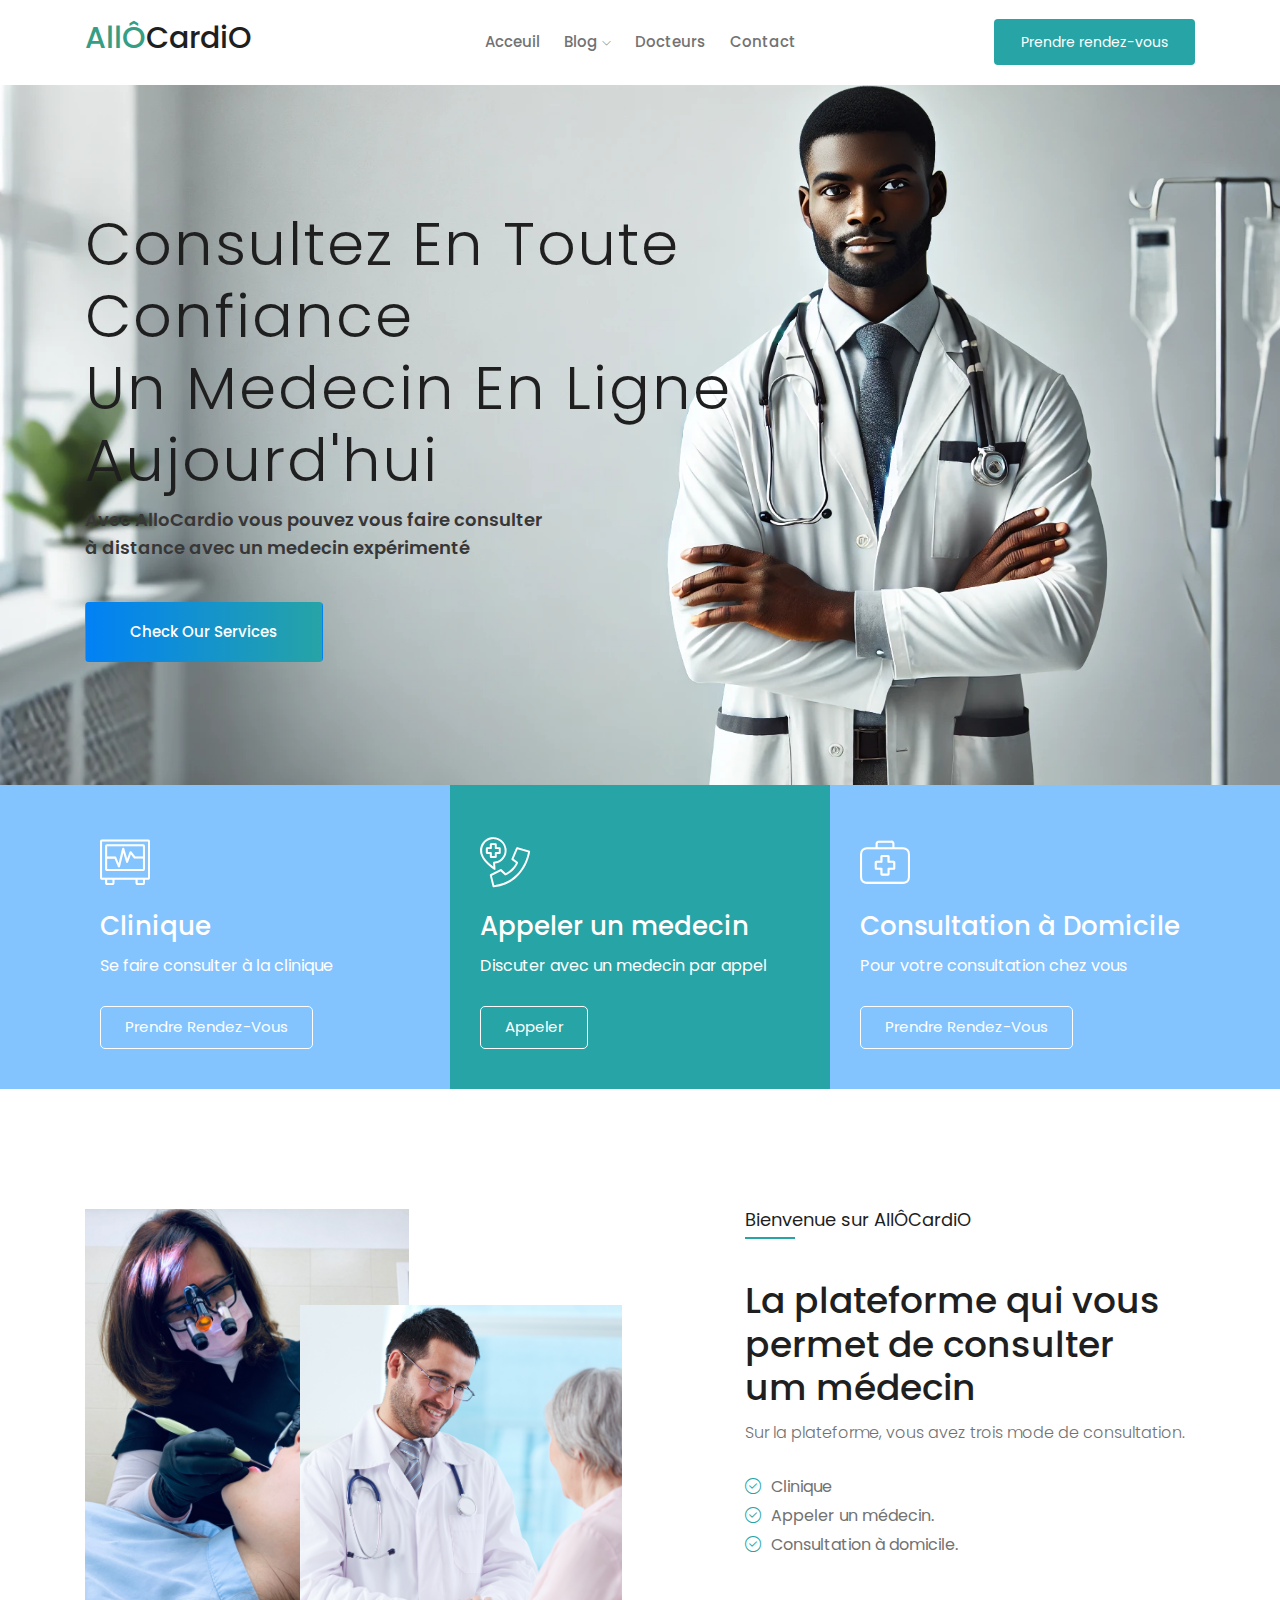
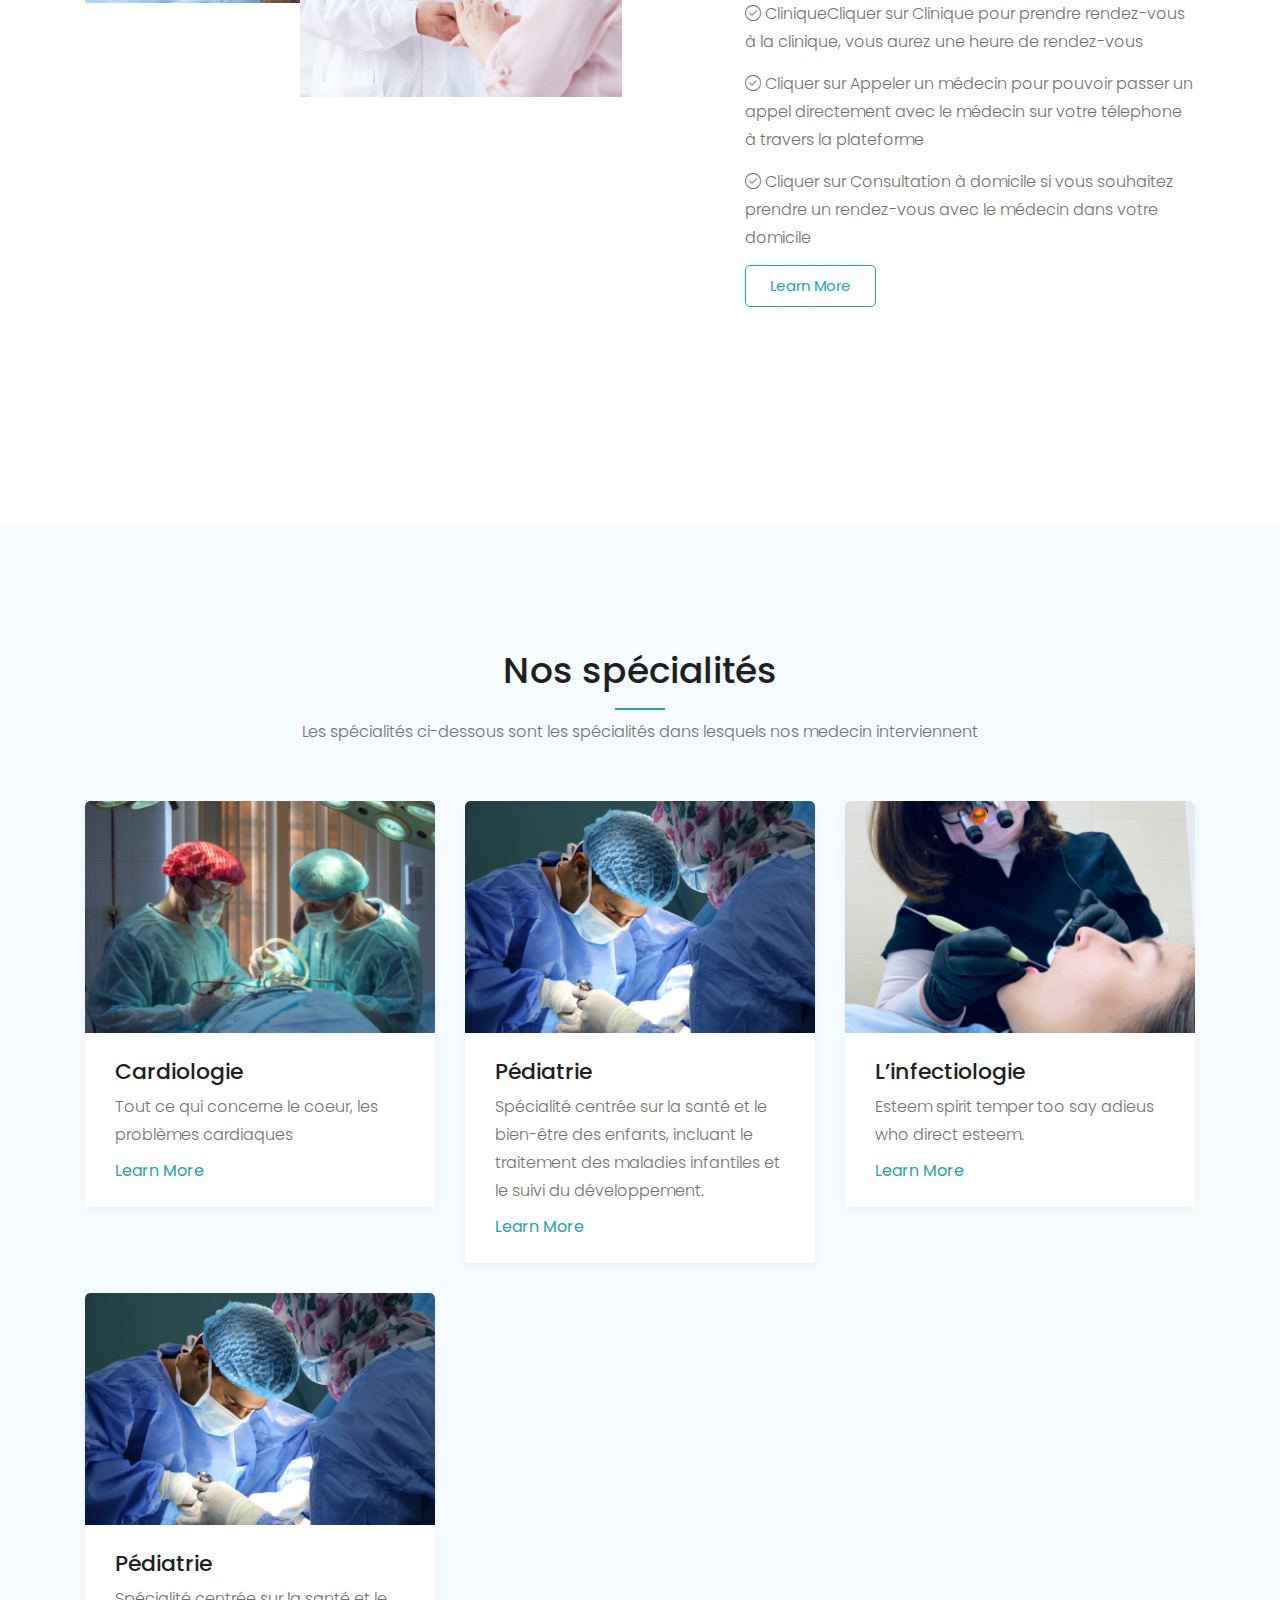
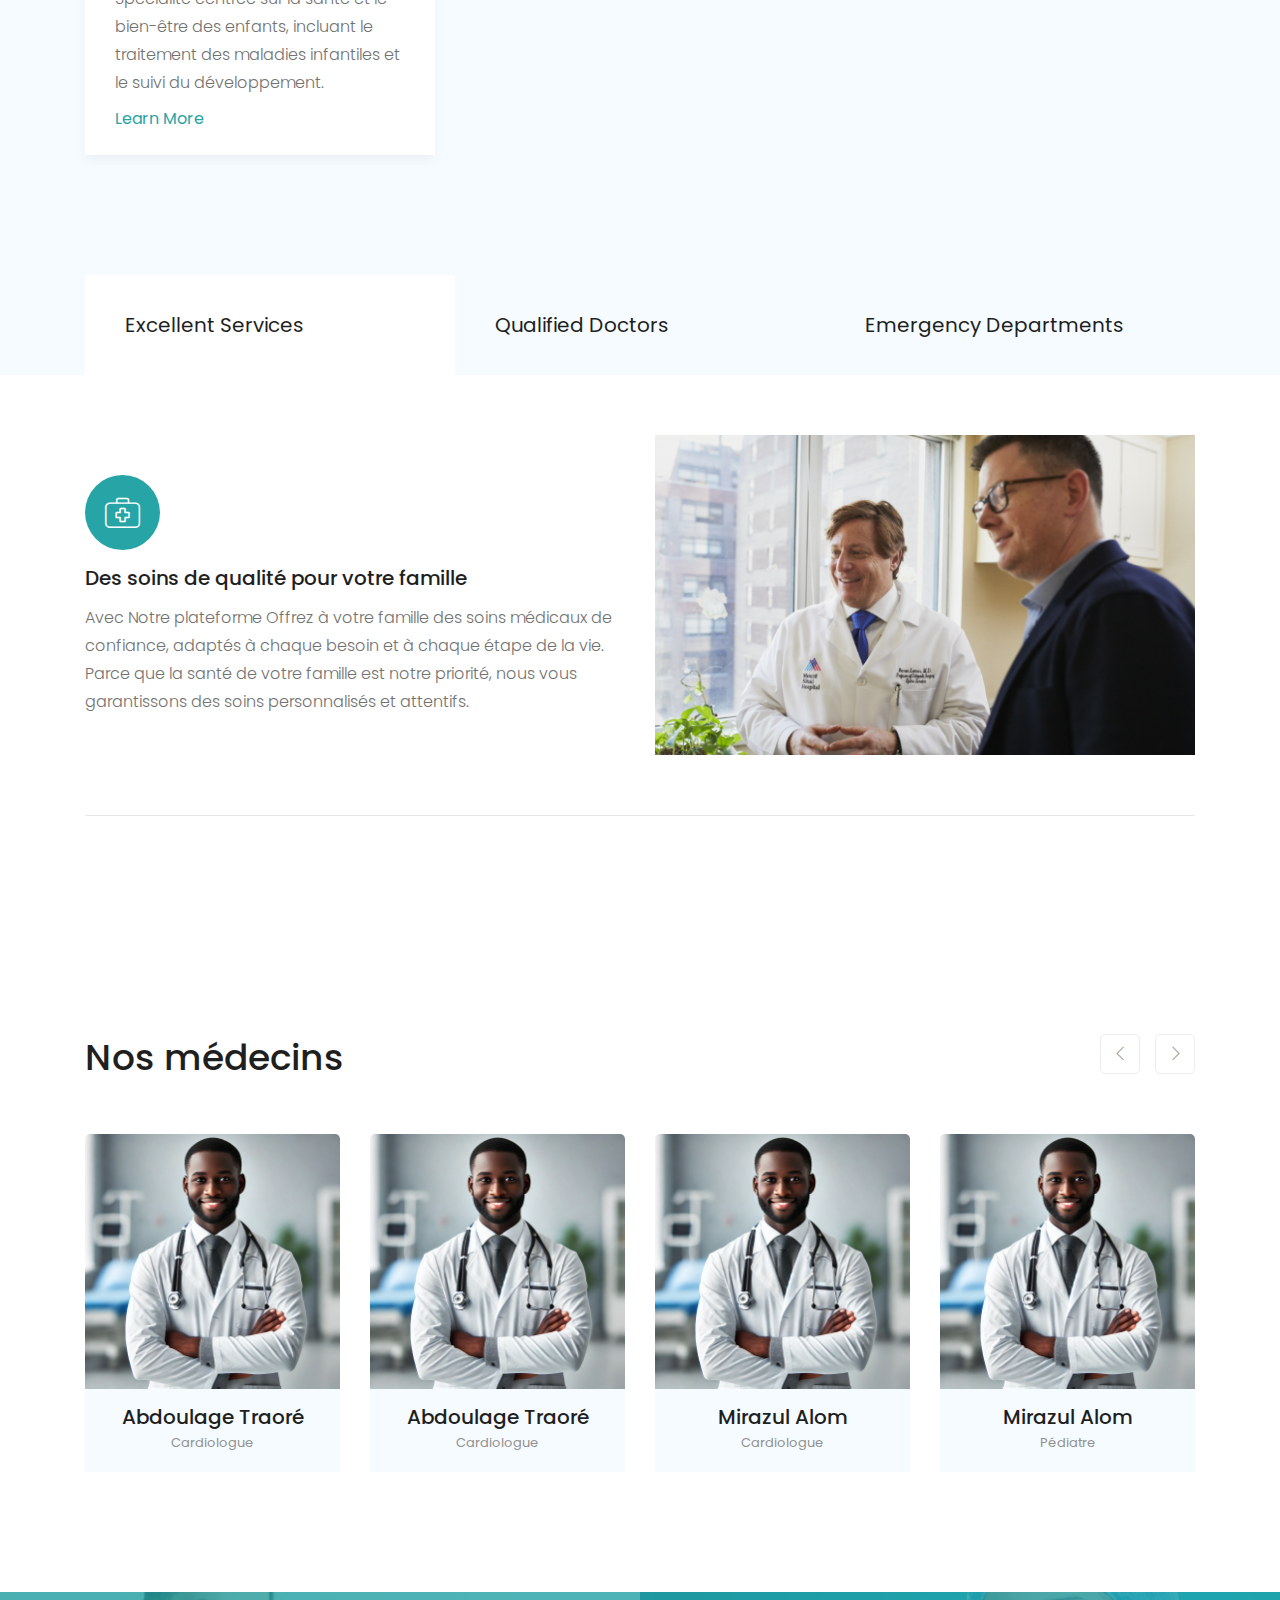
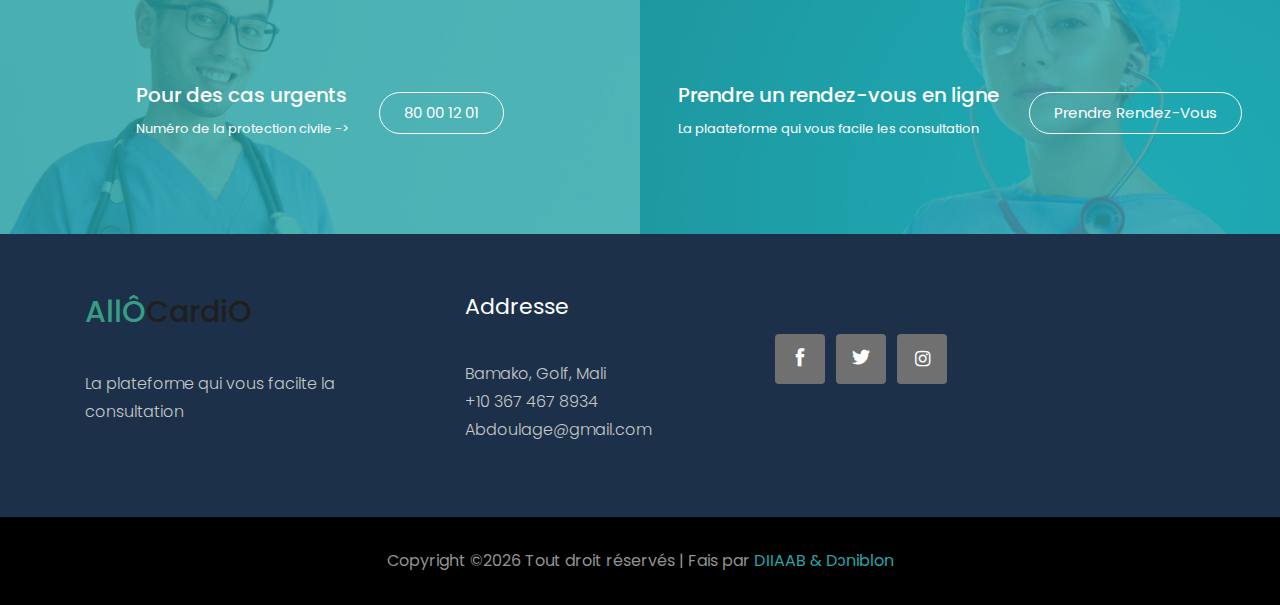
==== index.html @ 0971695a "dd" ====
<!doctype html>
<html class="no-js" lang="zxx">

<head>
    <meta charset="utf-8">
    <meta http-equiv="x-ua-compatible" content="ie=edge">
    <title>Docmed</title>
    <meta name="description" content="">
    <meta name="viewport" content="width=device-width, initial-scale=1">

    <!-- <link rel="manifest" href="site.webmanifest"> -->
    <link rel="shortcut icon" type="image/x-icon" href="img/favicon.png">
    <!-- Place favicon.ico in the root directory -->

    <!-- CSS here -->
    <link rel="stylesheet" href="css/bootstrap.min.css">
    <link rel="stylesheet" href="css/owl.carousel.min.css">
    <link rel="stylesheet" href="css/magnific-popup.css">
    <link rel="stylesheet" href="css/font-awesome.min.css">
    <link rel="stylesheet" href="css/themify-icons.css">
    <link rel="stylesheet" href="css/nice-select.css">
    <link rel="stylesheet" href="css/flaticon.css">
    <link rel="stylesheet" href="css/gijgo.css">
    <link rel="stylesheet" href="css/animate.css">
    <link rel="stylesheet" href="css/slicknav.css">
    <link rel="stylesheet" href="css/style.css">
    <!-- <link rel="stylesheet" href="css/responsive.css"> -->
</head>

<body>
    <!--[if lte IE 9]>
            <p class="browserupgrade">You are using an <strong>outdated</strong> browser. Please <a href="https://browsehappy.com/">upgrade your browser</a> to improve your experience and security.</p>
        <![endif]-->

    <!-- header-start -->
    <header>
        <div class="header-area ">
            <div id="sticky-header" class="main-header-area">
                <div class="container">
                    <div class="row align-items-center">
                        <div class="col-xl-3 col-lg-2">
                            <div class="logo">
                               <h2><span>AllÔ</span>CardiO</h2>
                            </div>
                        </div>
                        <div class="col-xl-6 col-lg-7">
                            <div class="main-menu  d-none d-lg-block">
                                <nav>
                                    <ul id="navigation">
                                        <li><a class="active" href="index.html">Acceuil</a></li>
                                        <li><a href="#">blog <i class="ti-angle-down"></i></a>
                                            <ul class="submenu">
                                                <li><a href="blog.html">blog</a></li>
                                                <li><a href="single-blog.html">single-blog</a></li>
                                            </ul>
                                        </li>
                                        <li><a href="Doctors.html">Docteurs</a></li>
                                        <li><a href="contact.html">Contact</a></li>
                                    </ul>
                                </nav>
                            </div>
                        </div>
                        <div class="col-xl-3 col-lg-3 d-none d-lg-block">
                            <div class="Appointment">
                                <div class="book_btn d-none d-lg-block">
                                    <a class="popup-with-form" href="#test-form">Prendre rendez-vous</a>
                                </div>
                            </div>
                        </div>
                        <div class="col-12">
                            <div class="mobile_menu d-block d-lg-none"></div>
                        </div>
                    </div>
                </div>
            </div>
        </div>
    </header>
    <!-- header-end -->

    <!-- slider_area_start -->
    <div class="slider_area">
        <div class="slider_active owl-carousel">
            <div class="single_slider  d-flex align-items-center slider_bg_2">
                <div class="container">
                    <div class="row">
                        <div class="col-xl-8">
                            <div class="slider_text ">
                                <h3> <span>Consultez en toute confiance</span> <br>
                                    Un medecin en ligne aujourd'hui </h3>
                                <p>Avec AlloCardio vous pouvez vous faire consulter<br> à distance avec un medecin expérimenté</p>
                                <a href="#" class="boxed-btn3">Check Our Services</a>
                            </div>
                        </div>
                    </div>
                </div>
            </div>
            <div class="single_slider  d-flex align-items-center slider_bg_1">
                <div class="container">
                    <div class="row">
                        <div class="col-xl-8">
                            <div class="slider_text ">
                                <h3> <span>Des médecin expérimentés</span> <br>
                                    A votre disposition</h3>
                                    <p>Avec AlloCardio vous pouvez vous faire consulter<br> à distance avec un medecin expérimenté</p>
                                <a href="#" class="boxed-btn3">Check Our Services</a>
                            </div>
                        </div>
                    </div>
                </div>
            </div>
            <div class="single_slider  d-flex align-items-center slider_bg_2">
                <div class="container">
                    <div class="row">
                        <div class="col-xl-8">
                            <div class="slider_text ">
                                <h3> <span>Consultez en toute confiance</span> <br>
                                    UN medecin en ligne aujourd'hui </h3>
                                    <p>Avec AlloCardio vous pouvez vous faire consulter<br> à distance avec un medecin expérimenté</p>
                                <a href="#" class="boxed-btn3">Check Our Services</a>
                            </div>
                        </div>
                    </div>
                </div>
            </div>
        </div>
    </div>
    <!-- slider_area_end -->

    <!-- service_area_start -->
    <div class="service_area">
        <div class="container p-0">
            <div class="row no-gutters">
                <div class="col-xl-4 col-md-4">
                    <div class="single_service">
                        <div class="icon">
                            <i class="flaticon-electrocardiogram"></i>
                        </div>
                        <h3>Clinique</h3>
                        <p>Se faire consulter à la clinique</p>
                        <a href="#test-form" class="popup-with-form boxed-btn3-white">Prendre rendez-vous</a>
                    </div>
                </div>
                <div class="col-xl-4 col-md-4">
                    <div class="single_service">
                        <div class="icon">
                            <i class="flaticon-emergency-call"></i>
                        </div>
                        <h3>Appeler un medecin</h3>
                        <p>Discuter avec un medecin par appel</p>
                        <a href="#" class="boxed-btn3-white">Appeler</a>
                    </div>
                </div>
                <div class="col-xl-4 col-md-4">
                    <div class="single_service">
                        <div class="icon">
                            <i class="flaticon-first-aid-kit"></i>
                        </div>
                        <h3>Consultation à Domicile</h3>
                        <p>Pour votre consultation chez vous</p>
                        <a href="#test-form" class="popup-with-form boxed-btn3-white">Prendre rendez-vous</a>
                    </div>
                </div>
            </div>
        </div>
    </div>
    <!-- service_area_end -->

    <!-- welcome_docmed_area_start -->
    <div class="welcome_docmed_area">
        <div class="container">
            <div class="row">
                <div class="col-xl-6 col-lg-6">
                    <div class="welcome_thumb">
                        <div class="thumb_1">
                            <img src="img/about/1.png" alt="">
                        </div>
                        <div class="thumb_2">
                            <img src="img/about/2.png" alt="">
                        </div>
                    </div>
                </div>
                <div class="col-xl-6 col-lg-6">
                    <div class="welcome_docmed_info">
                        <h2>Bienvenue sur AllÔCardiO</h2>
                        <h3>La plateforme qui vous permet de consulter<br>
                               um médecin</h3>
                        <p>Sur la plateforme, vous avez trois mode de consultation.</p>
                        <ul>
                            <li> <i class="flaticon-right"></i>Clinique</li>
                            <li> <i class="flaticon-right"></i>Appeler un médecin.</li>
                            <li> <i class="flaticon-right"></i>Consultation à domicile.</li>
                        </ul>
                        <p><i class="flaticon-right"></i> CliniqueCliquer sur Clinique pour prendre rendez-vous à la clinique, vous aurez une heure de rendez-vous</p>
                        <p><i class="flaticon-right"></i>  Cliquer sur Appeler un médecin pour pouvoir passer un appel directement avec le médecin sur votre télephone à travers la plateforme</p>
                        <p><i class="flaticon-right"></i>  Cliquer sur Consultation à domicile si vous souhaitez prendre un rendez-vous avec le médecin dans votre domicile</p>
                        <a href="#" class="boxed-btn3-white-2">Learn More</a>
                    </div>
                </div>
            </div>
        </div>
    </div>
    <!-- welcome_docmed_area_end -->

    <!-- offers_area_start -->
    <div class="our_department_area">
        <div class="container">
            <div class="row">
                <div class="col-xl-12">
                    <div class="section_title text-center mb-55">
                        <h3>Nos spécialités</h3>
                        <p>Les spécialités ci-dessous sont les spécialités dans lesquels nos medecin interviennent</p>
                    </div>
                </div>
            </div>
            <div class="row">
                <div class="col-xl-4 col-md-6 col-lg-4">
                    <div class="single_department">
                        <div class="department_thumb">
                            <img src="img/department/6.png" alt="">
                        </div>
                        <div class="department_content">
                            <h3><a href="#">Cardiologie</a></h3>
                            <p>Tout ce qui concerne le coeur, les problèmes cardiaques</p>
                            <a href="#" class="learn_more">Learn More</a>
                        </div>
                    </div>
                </div>
                <div class="col-xl-4 col-md-6 col-lg-4">
                    <div class="single_department">
                        <div class="department_thumb">
                            <img src="img/department/2.png" alt="">
                        </div>
                        <div class="department_content">
                            <h3><a href="#">Pédiatrie</a></h3>
                            <p>Spécialité centrée sur la santé et le bien-être des enfants, incluant le traitement des maladies infantiles et le suivi du développement.</p>
                            <a href="#" class="learn_more">Learn More</a>
                        </div>
                    </div>
                </div>
                <div class="col-xl-4 col-md-6 col-lg-4">
                    <div class="single_department">
                        <div class="department_thumb">
                            <img src="img/department/3.png" alt="">
                        </div>
                        <div class="department_content">
                            <h3><a href="#">L’infectiologie</a></h3>
                            <p>Esteem spirit temper too say adieus who direct esteem.</p>
                            <a href="#" class="learn_more">Learn More</a>
                        </div>
                    </div>
                </div>
                <div class="col-xl-4 col-md-6 col-lg-4">
                    <div class="single_department">
                        <div class="department_thumb">
                            <img src="img/department/2.png" alt="">
                        </div>
                        <div class="department_content">
                            <h3><a href="#">Pédiatrie</a></h3>
                            <p>Spécialité centrée sur la santé et le bien-être des enfants, incluant le traitement des maladies infantiles et le suivi du développement.</p>
                            <a href="#" class="learn_more">Learn More</a>
                        </div>
                    </div>
                </div>
            </div>
        </div>
    </div>
    <!-- offers_area_end -->

    <!-- testmonial_area_start -->
    
    <!-- testmonial_area_end -->

    <!-- business_expert_area_start  -->
    <div class="business_expert_area">
        <div class="business_tabs_area">
            <div class="container">
                <div class="row">
                    <div class="col-xl-12">
                        <ul class="nav" id="myTab" role="tablist">
                            <li class="nav-item">
                                <a class="nav-link active" id="home-tab" data-toggle="tab" href="#home" role="tab" aria-controls="home"
                            aria-selected="true">Excellent Services</a>
                            </li>

                            <li class="nav-item">
                                <a class="nav-link" id="profile-tab" data-toggle="tab" href="#profile" role="tab" aria-controls="profile"
                            aria-selected="false">Qualified Doctors</a>
                            </li>


                            <li class="nav-item">
                                <a class="nav-link" id="contact-tab" data-toggle="tab" href="#contact" role="tab" aria-controls="contact"
                            aria-selected="false">Emergency Departments</a>
                            </li>
                        </ul>
                    </div>
                </div>

            </div>
        </div>
        <div class="container">
            <div class="border_bottom">
                    <div class="tab-content" id="myTabContent">
                            <div class="tab-pane fade show active" id="home" role="tabpanel" aria-labelledby="home-tab">
                                
                                    <div class="row align-items-center">
                                            <div class="col-xl-6 col-md-6">
                                                <div class="business_info">
                                                    <div class="icon">
                                                        <i class="flaticon-first-aid-kit"></i>
                                                    </div>
                                                    <h3>Des soins de qualité pour votre famille</h3>
                                                    <p>Avec Notre plateforme Offrez à votre famille des soins médicaux de confiance, adaptés à chaque besoin et à chaque étape de la vie.
                                                       Parce que la santé de votre famille est notre priorité, nous vous garantissons des soins personnalisés et attentifs.
                                                    </p>
                                                </div>
                                            </div>
                                            <div class="col-xl-6 col-md-6">
                                                <div class="business_thumb">
                                                    <img src="img/about/business.png" alt="">
                                                </div>
                                            </div>
                                        </div>
                            </div>
                            <div class="tab-pane fade" id="profile" role="tabpanel" aria-labelledby="profile-tab">
                                    <div class="row align-items-center">
                                            <div class="col-xl-6 col-md-6">
                                                <div class="business_info">
                                                    <div class="icon">
                                                        <i class="flaticon-first-aid-kit"></i>
                                                    </div>
                                                    <h3>Leading edge care for Your family</h3>
                                                    <p>Esteem spirit temper too say adieus who direct esteem.
                                                        It esteems luckily picture placing drawing. Apartments frequently or motionless on
                                                        reasonable projecting expression.
                                                    </p>
                                                </div>
                                            </div>
                                            <div class="col-xl-6 col-md-6">
                                                <div class="business_thumb">
                                                    <img src="img/about/business.png" alt="">
                                                </div>
                                            </div>
                                        </div>
                            </div>
                            <div class="tab-pane fade" id="contact" role="tabpanel" aria-labelledby="contact-tab">
                                    <div class="row align-items-center">
                                            <div class="col-xl-6 col-md-6">
                                                <div class="business_info">
                                                    <div class="icon">
                                                        <i class="flaticon-first-aid-kit"></i>
                                                    </div>
                                                    <h3>Leading edge care for Your family</h3>
                                                    <p>Esteem spirit temper too say adieus who direct esteem.
                                                        It esteems luckily picture placing drawing. Apartments frequently or motionless on
                                                        reasonable projecting expression.
                                                    </p>
                                                </div>
                                            </div>
                                            <div class="col-xl-6 col-md-6">
                                                <div class="business_thumb">
                                                    <img src="img/about/business.png" alt="">
                                                </div>
                                            </div>
                                        </div>
                            </div>
                          </div>
            </div>
        </div>
    </div>
    <!-- business_expert_area_end  -->


    <!-- expert_doctors_area_start -->
    <div class="expert_doctors_area">
        <div class="container">
            <div class="row">
                <div class="col-xl-12">
                    <div class="doctors_title mb-55">
                        <h3>Nos médecins</h3>
                    </div>
                </div>
            </div>
            <div class="row">
                <div class="col-xl-12">
                    <div class="expert_active owl-carousel">
                        <div class="single_expert">
                            <div class="expert_thumb">
                                <img src="img/experts/Profile-Docteur.webp" alt="">
                            </div>
                            <div class="experts_name text-center">
                                <h3>Abdoulage Traoré</h3>
                                <span>Cardiologue</span>
                            </div>
                        </div>
                        <div class="single_expert">
                            <div class="expert_thumb">
                                <img src="img/experts/Profile-Docteur.webp" alt="">
                            </div>
                            <div class="experts_name text-center">
                                <h3>Abdoulage Traoré</h3>
                                <span>Cardiologue</span>
                            </div>
                        </div>
                        <div class="single_expert">
                            <div class="expert_thumb">
                                <img src="img/experts/Profile-Docteur.webp" alt="">
                            </div>
                            <div class="experts_name text-center">
                                <h3>Mirazul Alom</h3>
                                <span>Cardiologue</span>
                            </div>
                        </div>
                        <div class="single_expert">
                            <div class="expert_thumb">
                                <img src="img/experts/Profile-Docteur.webp" alt="">
                            </div>
                            <div class="experts_name text-center">
                                <h3>Mirazul Alom</h3>
                                <span>Pédiatre</span>
                            </div>
                        </div>
                        <div class="single_expert">
                            <div class="expert_thumb">
                                <img src="img/experts/Profile-Docteur.webp" alt="">
                            </div>
                            <div class="experts_name text-center">
                                <h3>Mirazul Alom</h3>
                                <span>Neurologist</span>
                            </div>
                        </div>
                        <div class="single_expert">
                            <div class="expert_thumb">
                                <img src="img/experts/2.png" alt="">
                            </div>
                            <div class="experts_name text-center">
                                <h3>Mirazul Alom</h3>
                                <span>Neurologist</span>
                            </div>
                        </div>
                    </div>
                </div>
            </div>
        </div>
    </div>
    <!-- expert_doctors_area_end -->

    <!-- Emergency_contact start -->
    <div class="Emergency_contact">
        <div class="conatiner-fluid p-0">
            <div class="row no-gutters">
                <div class="col-xl-6">
                    <div class="single_emergency d-flex align-items-center justify-content-center emergency_bg_1 overlay_skyblue">
                        <div class="info">
                            <h3>Pour des cas urgents</h3>
                            <p>Numéro de la protection civile -></p>
                        </div>
                        <div class="info_button">
                            <a href="#" class="boxed-btn3-white">80 00 12 01</a>
                        </div>
                    </div>
                </div>
                <div class="col-xl-6">
                    <div class="single_emergency d-flex align-items-center justify-content-center emergency_bg_2 overlay_skyblue">
                        <div class="info">
                            <h3>Prendre un rendez-vous en ligne</h3>
                            <p>La plaateforme qui vous facile les consultation</p>
                        </div>
                        <div class="info_button">
                            <a href="#" class="boxed-btn3-white">Prendre rendez-vous</a>
                        </div>
                    </div>
                </div>
            </div>
        </div>
    </div>
    <!-- Emergency_contact end -->

<!-- footer start -->
    <footer class="footer">
            <div class="footer_top">
                <div class="container m-auto">
                    <div class="row">
                        <div class="col-xl-4 col-md-6 col-lg-4">
                            <div class="footer_widget">
                                <div class="footer_logo">
                                    <div class="logo">
                                        <h2><span>AllÔ</span>CardiO</h2>
                                     </div>
                                </div>
                                <p>
                                        La plateforme qui vous facilte la consultation
                                </p>
    
                            </div>
                        </div>
                        <div class="col-xl-3 col-md-6 col-lg-3">
                            <div class="footer_widget">
                                <h3 class="footer_title">
                                        Addresse
                                </h3>
                                <p>
                                    Bamako, Golf, Mali<br>
                                    +10 367 467 8934 <br>
                                    Abdoulage@gmail.com
                                </p>
                            </div>
                        </div>
                        <div class="socail_links">
                            <ul>
                                <li>
                                    <a href="#">
                                        <i class="ti-facebook"></i>
                                    </a>
                                </li>
                                <li>
                                    <a href="#">
                                        <i class="ti-twitter-alt"></i>
                                    </a>
                                </li>
                                <li>
                                    <a href="#">
                                        <i class="fa fa-instagram"></i>
                                    </a>
                                </li>
                            </ul>
                        </div>
                    </div>
                </div>
            </div>
            <div class="copy-right_text">
                <div class="container">
                    <div class="footer_border"></div>
                    <div class="row">
                        <div class="col-xl-12">
                            <p class="copy_right text-center">
                                <!-- Link back to Colorlib can't be removed. Template is licensed under CC BY 3.0. -->
Copyright &copy;<script>document.write(new Date().getFullYear());</script> Tout droit réservés | Fais par <a href="https://colorlib.com" target="_blank">DIIAAB & Dɔniblon</a>
<!-- Link back to Colorlib can't be removed. Template is licensed under CC BY 3.0. -->
                            </p>
                        </div>
                    </div>
                </div>
            </div>
        </footer>
<!-- footer end  -->
    <!-- link that opens popup -->

    <!-- form itself end-->
    <form id="test-form" class="white-popup-block mfp-hide">
        <div class="popup_box ">
            <div class="popup_inner">
                <h3>Prendre rendez-vous</h3>
                <form action="#">
                    <div class="row">
                        <div class="col-xl-6">
                            <input id="datepicker" placeholder="Date">
                        </div>
                        <div class="col-xl-6">
                            <select class="form-select wide" id="default-select" class="">
                                <option data-display="Choisir la spécialités">Spécialité</option>
                                <option value="1">Cardiologie</option>
                                <option value="2">Pédiatrie</option>
                                <option value="3">Infectiologie</option>
                            </select>
                        </div>
                        <div class="col-xl-6">
                            <select class="form-select wide" id="default-select" class="">
                                <option data-display="Docteurs">Docteurs</option>
                                <option value="1">Mamadou Barry</option>
                                <option value="2">Jean Koné</option>
                                <option value="3">Bourama Diarra</option>
                            </select>
                        </div>
                        <div class="col-xl-6">
                            <input type="text"  placeholder="Prenom">
                        </div>
                        <div class="col-xl-6">
                            <input type="text"  placeholder="Nom">
                        </div>
                        <div class="col-xl-6">
                            <input type="text"  placeholder="Tél">
                        </div>
                        <div class="col-xl-12">
                            <input type="email"  placeholder="Email">
                        </div>
                        <div class="col-xl-12">
                            <button type="submit" class="boxed-btn3">Confirmer</button>
                        </div>
                    </div>
                </form>
            </div>
        </div>
    </form>
    <!-- form itself end -->

    <!-- JS here -->
    <script src="js/vendor/modernizr-3.5.0.min.js"></script>
    <script src="js/vendor/jquery-1.12.4.min.js"></script>
    <script src="js/popper.min.js"></script>
    <script src="js/bootstrap.min.js"></script>
    <script src="js/owl.carousel.min.js"></script>
    <script src="js/isotope.pkgd.min.js"></script>
    <script src="js/ajax-form.js"></script>
    <script src="js/waypoints.min.js"></script>
    <script src="js/jquery.counterup.min.js"></script>
    <script src="js/imagesloaded.pkgd.min.js"></script>
    <script src="js/scrollIt.js"></script>
    <script src="js/jquery.scrollUp.min.js"></script>
    <script src="js/wow.min.js"></script>
    <script src="js/nice-select.min.js"></script>
    <script src="js/jquery.slicknav.min.js"></script>
    <script src="js/jquery.magnific-popup.min.js"></script>
    <script src="js/plugins.js"></script>
    <script src="js/gijgo.min.js"></script>
    <!--contact js-->
    <script src="js/contact.js"></script>
    <script src="js/jquery.ajaxchimp.min.js"></script>
    <script src="js/jquery.form.js"></script>
    <script src="js/jquery.validate.min.js"></script>
    <script src="js/mail-script.js"></script>

    <script src="js/main.js"></script>
    <script>
        $('#datepicker').datepicker({
            iconsLibrary: 'fontawesome',
            icons: {
                rightIcon: '<span class="fa fa-caret-down"></span>'
            }
        });
        $('#datepicker2').datepicker({
            iconsLibrary: 'fontawesome',
            icons: {
                rightIcon: '<span class="fa fa-caret-down"></span>'
            }

        });
    $(document).ready(function() {
    $('.js-example-basic-multiple').select2();
});
    </script>
</body>

</html>
---- css/themify-icons.css ----
@font-face {
	font-family: 'themify';
	src:url('../fonts/themify.eot?-fvbane');
	src:url('../fonts/themify.eot?#iefix-fvbane') format('embedded-opentype'),
		url('../fonts/themify.woff?-fvbane') format('woff'),
		url('../fonts/themify.ttf?-fvbane') format('truetype'),
		url('../fonts/themify.svg?-fvbane#themify') format('svg');
	font-weight: normal;
	font-style: normal;
}

[class^="ti-"], [class*=" ti-"] {
	font-family: 'themify';
	/* speak: none; */
	font-style: normal;
	font-weight: normal;
	font-variant: normal;
	text-transform: none;
	line-height: 1;

	/* Better Font Rendering =========== */
	-webkit-font-smoothing: antialiased;
	-moz-osx-font-smoothing: grayscale;
}

.ti-wand:before {
	content: "\e600";
}
.ti-volume:before {
	content: "\e601";
}
.ti-user:before {
	content: "\e602";
}
.ti-unlock:before {
	content: "\e603";
}
.ti-unlink:before {
	content: "\e604";
}
.ti-trash:before {
	content: "\e605";
}
.ti-thought:before {
	content: "\e606";
}
.ti-target:before {
	content: "\e607";
}
.ti-tag:before {
	content: "\e608";
}
.ti-tablet:before {
	content: "\e609";
}
.ti-star:before {
	content: "\e60a";
}
.ti-spray:before {
	content: "\e60b";
}
.ti-signal:before {
	content: "\e60c";
}
.ti-shopping-cart:before {
	content: "\e60d";
}
.ti-shopping-cart-full:before {
	content: "\e60e";
}
.ti-settings:before {
	content: "\e60f";
}
.ti-search:before {
	content: "\e610";
}
.ti-zoom-in:before {
	content: "\e611";
}
.ti-zoom-out:before {
	content: "\e612";
}
.ti-cut:before {
	content: "\e613";
}
.ti-ruler:before {
	content: "\e614";
}
.ti-ruler-pencil:before {
	content: "\e615";
}
.ti-ruler-alt:before {
	content: "\e616";
}
.ti-bookmark:before {
	content: "\e617";
}
.ti-bookmark-alt:before {
	content: "\e618";
}
.ti-reload:before {
	content: "\e619";
}
.ti-plus:before {
	content: "\e61a";
}
.ti-pin:before {
	content: "\e61b";
}
.ti-pencil:before {
	content: "\e61c";
}
.ti-pencil-alt:before {
	content: "\e61d";
}
.ti-paint-roller:before {
	content: "\e61e";
}
.ti-paint-bucket:before {
	content: "\e61f";
}
.ti-na:before {
	content: "\e620";
}
.ti-mobile:before {
	content: "\e621";
}
.ti-minus:before {
	content: "\e622";
}
.ti-medall:before {
	content: "\e623";
}
.ti-medall-alt:before {
	content: "\e624";
}
.ti-marker:before {
	content: "\e625";
}
.ti-marker-alt:before {
	content: "\e626";
}
.ti-arrow-up:before {
	content: "\e627";
}
.ti-arrow-right:before {
	content: "\e628";
}
.ti-arrow-left:before {
	content: "\e629";
}
.ti-arrow-down:before {
	content: "\e62a";
}
.ti-lock:before {
	content: "\e62b";
}
.ti-location-arrow:before {
	content: "\e62c";
}
.ti-link:before {
	content: "\e62d";
}
.ti-layout:before {
	content: "\e62e";
}
.ti-layers:before {
	content: "\e62f";
}
.ti-layers-alt:before {
	content: "\e630";
}
.ti-key:before {
	content: "\e631";
}
.ti-import:before {
	content: "\e632";
}
.ti-image:before {
	content: "\e633";
}
.ti-heart:before {
	content: "\e634";
}
.ti-heart-broken:before {
	content: "\e635";
}
.ti-hand-stop:before {
	content: "\e636";
}
.ti-hand-open:before {
	content: "\e637";
}
.ti-hand-drag:before {
	content: "\e638";
}
.ti-folder:before {
	content: "\e639";
}
.ti-flag:before {
	content: "\e63a";
}
.ti-flag-alt:before {
	content: "\e63b";
}
.ti-flag-alt-2:before {
	content: "\e63c";
}
.ti-eye:before {
	content: "\e63d";
}
.ti-export:before {
	content: "\e63e";
}
.ti-exchange-vertical:before {
	content: "\e63f";
}
.ti-desktop:before {
	content: "\e640";
}
.ti-cup:before {
	content: "\e641";
}
.ti-crown:before {
	content: "\e642";
}
.ti-comments:before {
	content: "\e643";
}
.ti-comment:before {
	content: "\e644";
}
.ti-comment-alt:before {
	content: "\e645";
}
.ti-close:before {
	content: "\e646";
}
.ti-clip:before {
	content: "\e647";
}
.ti-angle-up:before {
	content: "\e648";
}
.ti-angle-right:before {
	content: "\e649";
}
.ti-angle-left:before {
	content: "\e64a";
}
.ti-angle-down:before {
	content: "\e64b";
}
.ti-check:before {
	content: "\e64c";
}
.ti-check-box:before {
	content: "\e64d";
}
.ti-camera:before {
	content: "\e64e";
}
.ti-announcement:before {
	content: "\e64f";
}
.ti-brush:before {
	content: "\e650";
}
.ti-briefcase:before {
	content: "\e651";
}
.ti-bolt:before {
	content: "\e652";
}
.ti-bolt-alt:before {
	content: "\e653";
}
.ti-blackboard:before {
	content: "\e654";
}
.ti-bag:before {
	content: "\e655";
}
.ti-move:before {
	content: "\e656";
}
.ti-arrows-vertical:before {
	content: "\e657";
}
.ti-arrows-horizontal:before {
	content: "\e658";
}
.ti-fullscreen:before {
	content: "\e659";
}
.ti-arrow-top-right:before {
	content: "\e65a";
}
.ti-arrow-top-left:before {
	content: "\e65b";
}
.ti-arrow-circle-up:before {
	content: "\e65c";
}
.ti-arrow-circle-right:before {
	content: "\e65d";
}
.ti-arrow-circle-left:before {
	content: "\e65e";
}
.ti-arrow-circle-down:before {
	content: "\e65f";
}
.ti-angle-double-up:before {
	content: "\e660";
}
.ti-angle-double-right:before {
	content: "\e661";
}
.ti-angle-double-left:before {
	content: "\e662";
}
.ti-angle-double-down:before {
	content: "\e663";
}
.ti-zip:before {
	content: "\e664";
}
.ti-world:before {
	content: "\e665";
}
.ti-wheelchair:before {
	content: "\e666";
}
.ti-view-list:before {
	content: "\e667";
}
.ti-view-list-alt:before {
	content: "\e668";
}
.ti-view-grid:before {
	content: "\e669";
}
.ti-uppercase:before {
	content: "\e66a";
}
.ti-upload:before {
	content: "\e66b";
}
.ti-underline:before {
	content: "\e66c";
}
.ti-truck:before {
	content: "\e66d";
}
.ti-timer:before {
	content: "\e66e";
}
.ti-ticket:before {
	content: "\e66f";
}
.ti-thumb-up:before {
	content: "\e670";
}
.ti-thumb-down:before {
	content: "\e671";
}
.ti-text:before {
	content: "\e672";
}
.ti-stats-up:before {
	content: "\e673";
}
.ti-stats-down:before {
	content: "\e674";
}
.ti-split-v:before {
	content: "\e675";
}
.ti-split-h:before {
	content: "\e676";
}
.ti-smallcap:before {
	content: "\e677";
}
.ti-shine:before {
	content: "\e678";
}
.ti-shift-right:before {
	content: "\e679";
}
.ti-shift-left:before {
	content: "\e67a";
}
.ti-shield:before {
	content: "\e67b";
}
.ti-notepad:before {
	content: "\e67c";
}
.ti-server:before {
	content: "\e67d";
}
.ti-quote-right:before {
	content: "\e67e";
}
.ti-quote-left:before {
	content: "\e67f";
}
.ti-pulse:before {
	content: "\e680";
}
.ti-printer:before {
	content: "\e681";
}
.ti-power-off:before {
	content: "\e682";
}
.ti-plug:before {
	content: "\e683";
}
.ti-pie-chart:before {
	content: "\e684";
}
.ti-paragraph:before {
	content: "\e685";
}
.ti-panel:before {
	content: "\e686";
}
.ti-package:before {
	content: "\e687";
}
.ti-music:before {
	content: "\e688";
}
.ti-music-alt:before {
	content: "\e689";
}
.ti-mouse:before {
	content: "\e68a";
}
.ti-mouse-alt:before {
	content: "\e68b";
}
.ti-money:before {
	content: "\e68c";
}
.ti-microphone:before {
	content: "\e68d";
}
.ti-menu:before {
	content: "\e68e";
}
.ti-menu-alt:before {
	content: "\e68f";
}
.ti-map:before {
	content: "\e690";
}
.ti-map-alt:before {
	content: "\e691";
}
.ti-loop:before {
	content: "\e692";
}
.ti-location-pin:before {
	content: "\e693";
}
.ti-list:before {
	content: "\e694";
}
.ti-light-bulb:before {
	content: "\e695";
}
.ti-Italic:before {
	content: "\e696";
}
.ti-info:before {
	content: "\e697";
}
.ti-infinite:before {
	content: "\e698";
}
.ti-id-badge:before {
	content: "\e699";
}
.ti-hummer:before {
	content: "\e69a";
}
.ti-home:before {
	content: "\e69b";
}
.ti-help:before {
	content: "\e69c";
}
.ti-headphone:before {
	content: "\e69d";
}
.ti-harddrives:before {
	content: "\e69e";
}
.ti-harddrive:before {
	content: "\e69f";
}
.ti-gift:before {
	content: "\e6a0";
}
.ti-game:before {
	content: "\e6a1";
}
.ti-filter:before {
	content: "\e6a2";
}
.ti-files:before {
	content: "\e6a3";
}
.ti-file:before {
	content: "\e6a4";
}
.ti-eraser:before {
	content: "\e6a5";
}
.ti-envelope:before {
	content: "\e6a6";
}
.ti-download:before {
	content: "\e6a7";
}
.ti-direction:before {
	content: "\e6a8";
}
.ti-direction-alt:before {
	content: "\e6a9";
}
.ti-dashboard:before {
	content: "\e6aa";
}
.ti-control-stop:before {
	content: "\e6ab";
}
.ti-control-shuffle:before {
	content: "\e6ac";
}
.ti-control-play:before {
	content: "\e6ad";
}
.ti-control-pause:before {
	content: "\e6ae";
}
.ti-control-forward:before {
	content: "\e6af";
}
.ti-control-backward:before {
	content: "\e6b0";
}
.ti-cloud:before {
	content: "\e6b1";
}
.ti-cloud-up:before {
	content: "\e6b2";
}
.ti-cloud-down:before {
	content: "\e6b3";
}
.ti-clipboard:before {
	content: "\e6b4";
}
.ti-car:before {
	content: "\e6b5";
}
.ti-calendar:before {
	content: "\e6b6";
}
.ti-book:before {
	content: "\e6b7";
}
.ti-bell:before {
	content: "\e6b8";
}
.ti-basketball:before {
	content: "\e6b9";
}
.ti-bar-chart:before {
	content: "\e6ba";
}
.ti-bar-chart-alt:before {
	content: "\e6bb";
}
.ti-back-right:before {
	content: "\e6bc";
}
.ti-back-left:before {
	content: "\e6bd";
}
.ti-arrows-corner:before {
	content: "\e6be";
}
.ti-archive:before {
	content: "\e6bf";
}
.ti-anchor:before {
	content: "\e6c0";
}
.ti-align-right:before {
	content: "\e6c1";
}
.ti-align-left:before {
	content: "\e6c2";
}
.ti-align-justify:before {
	content: "\e6c3";
}
.ti-align-center:before {
	content: "\e6c4";
}
.ti-alert:before {
	content: "\e6c5";
}
.ti-alarm-clock:before {
	content: "\e6c6";
}
.ti-agenda:before {
	content: "\e6c7";
}
.ti-write:before {
	content: "\e6c8";
}
.ti-window:before {
	content: "\e6c9";
}
.ti-widgetized:before {
	content: "\e6ca";
}
.ti-widget:before {
	content: "\e6cb";
}
.ti-widget-alt:before {
	content: "\e6cc";
}
.ti-wallet:before {
	content: "\e6cd";
}
.ti-video-clapper:before {
	content: "\e6ce";
}
.ti-video-camera:before {
	content: "\e6cf";
}
.ti-vector:before {
	content: "\e6d0";
}
.ti-themify-logo:before {
	content: "\e6d1";
}
.ti-themify-favicon:before {
	content: "\e6d2";
}
.ti-themify-favicon-alt:before {
	content: "\e6d3";
}
.ti-support:before {
	content: "\e6d4";
}
.ti-stamp:before {
	content: "\e6d5";
}
.ti-split-v-alt:before {
	content: "\e6d6";
}
.ti-slice:before {
	content: "\e6d7";
}
.ti-shortcode:before {
	content: "\e6d8";
}
.ti-shift-right-alt:before {
	content: "\e6d9";
}
.ti-shift-left-alt:before {
	content: "\e6da";
}
.ti-ruler-alt-2:before {
	content: "\e6db";
}
.ti-receipt:before {
	content: "\e6dc";
}
.ti-pin2:before {
	content: "\e6dd";
}
.ti-pin-alt:before {
	content: "\e6de";
}
.ti-pencil-alt2:before {
	content: "\e6df";
}
.ti-palette:before {
	content: "\e6e0";
}
.ti-more:before {
	content: "\e6e1";
}
.ti-more-alt:before {
	content: "\e6e2";
}
.ti-microphone-alt:before {
	content: "\e6e3";
}
.ti-magnet:before {
	content: "\e6e4";
}
.ti-line-double:before {
	content: "\e6e5";
}
.ti-line-dotted:before {
	content: "\e6e6";
}
.ti-line-dashed:before {
	content: "\e6e7";
}
.ti-layout-width-full:before {
	content: "\e6e8";
}
.ti-layout-width-default:before {
	content: "\e6e9";
}
.ti-layout-width-default-alt:before {
	content: "\e6ea";
}
.ti-layout-tab:before {
	content: "\e6eb";
}
.ti-layout-tab-window:before {
	content: "\e6ec";
}
.ti-layout-tab-v:before {
	content: "\e6ed";
}
.ti-layout-tab-min:before {
	content: "\e6ee";
}
.ti-layout-slider:before {
	content: "\e6ef";
}
.ti-layout-slider-alt:before {
	content: "\e6f0";
}
.ti-layout-sidebar-right:before {
	content: "\e6f1";
}
.ti-layout-sidebar-none:before {
	content: "\e6f2";
}
.ti-layout-sidebar-left:before {
	content: "\e6f3";
}
.ti-layout-placeholder:before {
	content: "\e6f4";
}
.ti-layout-menu:before {
	content: "\e6f5";
}
.ti-layout-menu-v:before {
	content: "\e6f6";
}
.ti-layout-menu-separated:before {
	content: "\e6f7";
}
.ti-layout-menu-full:before {
	content: "\e6f8";
}
.ti-layout-media-right-alt:before {
	content: "\e6f9";
}
.ti-layout-media-right:before {
	content: "\e6fa";
}
.ti-layout-media-overlay:before {
	content: "\e6fb";
}
.ti-layout-media-overlay-alt:before {
	content: "\e6fc";
}
.ti-layout-media-overlay-alt-2:before {
	content: "\e6fd";
}
.ti-layout-media-left-alt:before {
	content: "\e6fe";
}
.ti-layout-media-left:before {
	content: "\e6ff";
}
.ti-layout-media-center-alt:before {
	content: "\e700";
}
.ti-layout-media-center:before {
	content: "\e701";
}
.ti-layout-list-thumb:before {
	content: "\e702";
}
.ti-layout-list-thumb-alt:before {
	content: "\e703";
}
.ti-layout-list-post:before {
	content: "\e704";
}
.ti-layout-list-large-image:before {
	content: "\e705";
}
.ti-layout-line-solid:before {
	content: "\e706";
}
.ti-layout-grid4:before {
	content: "\e707";
}
.ti-layout-grid3:before {
	content: "\e708";
}
.ti-layout-grid2:before {
	content: "\e709";
}
.ti-layout-grid2-thumb:before {
	content: "\e70a";
}
.ti-layout-cta-right:before {
	content: "\e70b";
}
.ti-layout-cta-left:before {
	content: "\e70c";
}
.ti-layout-cta-center:before {
	content: "\e70d";
}
.ti-layout-cta-btn-right:before {
	content: "\e70e";
}
.ti-layout-cta-btn-left:before {
	content: "\e70f";
}
.ti-layout-column4:before {
	content: "\e710";
}
.ti-layout-column3:before {
	content: "\e711";
}
.ti-layout-column2:before {
	content: "\e712";
}
.ti-layout-accordion-separated:before {
	content: "\e713";
}
.ti-layout-accordion-merged:before {
	content: "\e714";
}
.ti-layout-accordion-list:before {
	content: "\e715";
}
.ti-ink-pen:before {
	content: "\e716";
}
.ti-info-alt:before {
	content: "\e717";
}
.ti-help-alt:before {
	content: "\e718";
}
.ti-headphone-alt:before {
	content: "\e719";
}
.ti-hand-point-up:before {
	content: "\e71a";
}
.ti-hand-point-right:before {
	content: "\e71b";
}
.ti-hand-point-left:before {
	content: "\e71c";
}
.ti-hand-point-down:before {
	content: "\e71d";
}
.ti-gallery:before {
	content: "\e71e";
}
.ti-face-smile:before {
	content: "\e71f";
}
.ti-face-sad:before {
	content: "\e720";
}
.ti-credit-card:before {
	content: "\e721";
}
.ti-control-skip-forward:before {
	content: "\e722";
}
.ti-control-skip-backward:before {
	content: "\e723";
}
.ti-control-record:before {
	content: "\e724";
}
.ti-control-eject:before {
	content: "\e725";
}
.ti-comments-smiley:before {
	content: "\e726";
}
.ti-brush-alt:before {
	content: "\e727";
}
.ti-youtube:before {
	content: "\e728";
}
.ti-vimeo:before {
	content: "\e729";
}
.ti-twitter:before {
	content: "\e72a";
}
.ti-time:before {
	content: "\e72b";
}
.ti-tumblr:before {
	content: "\e72c";
}
.ti-skype:before {
	content: "\e72d";
}
.ti-share:before {
	content: "\e72e";
}
.ti-share-alt:before {
	content: "\e72f";
}
.ti-rocket:before {
	content: "\e730";
}
.ti-pinterest:before {
	content: "\e731";
}
.ti-new-window:before {
	content: "\e732";
}
.ti-microsoft:before {
	content: "\e733";
}
.ti-list-ol:before {
	content: "\e734";
}
.ti-linkedin:before {
	content: "\e735";
}
.ti-layout-sidebar-2:before {
	content: "\e736";
}
.ti-layout-grid4-alt:before {
	content: "\e737";
}
.ti-layout-grid3-alt:before {
	content: "\e738";
}
.ti-layout-grid2-alt:before {
	content: "\e739";
}
.ti-layout-column4-alt:before {
	content: "\e73a";
}
.ti-layout-column3-alt:before {
	content: "\e73b";
}
.ti-layout-column2-alt:before {
	content: "\e73c";
}
.ti-instagram:before {
	content: "\e73d";
}
.ti-google:before {
	content: "\e73e";
}
.ti-github:before {
	content: "\e73f";
}
.ti-flickr:before {
	content: "\e740";
}
.ti-facebook:before {
	content: "\e741";
}
.ti-dropbox:before {
	content: "\e742";
}
.ti-dribbble:before {
	content: "\e743";
}
.ti-apple:before {
	content: "\e744";
}
.ti-android:before {
	content: "\e745";
}
.ti-save:before {
	content: "\e746";
}
.ti-save-alt:before {
	content: "\e747";
}
.ti-yahoo:before {
	content: "\e748";
}
.ti-wordpress:before {
	content: "\e749";
}
.ti-vimeo-alt:before {
	content: "\e74a";
}
.ti-twitter-alt:before {
	content: "\e74b";
}
.ti-tumblr-alt:before {
	content: "\e74c";
}
.ti-trello:before {
	content: "\e74d";
}
.ti-stack-overflow:before {
	content: "\e74e";
}
.ti-soundcloud:before {
	content: "\e74f";
}
.ti-sharethis:before {
	content: "\e750";
}
.ti-sharethis-alt:before {
	content: "\e751";
}
.ti-reddit:before {
	content: "\e752";
}
.ti-pinterest-alt:before {
	content: "\e753";
}
.ti-microsoft-alt:before {
	content: "\e754";
}
.ti-linux:before {
	content: "\e755";
}
.ti-jsfiddle:before {
	content: "\e756";
}
.ti-joomla:before {
	content: "\e757";
}
.ti-html5:before {
	content: "\e758";
}
.ti-flickr-alt:before {
	content: "\e759";
}
.ti-email:before {
	content: "\e75a";
}
.ti-drupal:before {
	content: "\e75b";
}
.ti-dropbox-alt:before {
	content: "\e75c";
}
.ti-css3:before {
	content: "\e75d";
}
.ti-rss:before {
	content: "\e75e";
}
.ti-rss-alt:before {
	content: "\e75f";
}
---- css/nice-select.css ----
.nice-select {
  -webkit-tap-highlight-color: transparent;
  background-color: #fff;
  border-radius: 5px;
  border: solid 1px #e8e8e8;
  box-sizing: border-box;
  clear: both;
  cursor: pointer;
  display: block;
  float: left;
  font-family: inherit;
  font-size: 14px;
  font-weight: normal;
  height: 42px;
  line-height: 40px;
  outline: none;
  padding-left: 18px;
  padding-right: 30px;
  position: relative;
  text-align: left !important;
  -webkit-transition: all 0.2s ease-in-out;
  transition: all 0.2s ease-in-out;
  -webkit-user-select: none;
     -moz-user-select: none;
      -ms-user-select: none;
          user-select: none;
  white-space: nowrap;
  width: auto; }
  .nice-select:hover {
    border-color: #dbdbdb; }
  .nice-select:active, .nice-select.open, .nice-select:focus {
    border-color: #999; }


  .nice-select.disabled {
    border-color: #ededed;
    color: #999;
    pointer-events: none; }
    .nice-select.disabled:after {
      border-color: #cccccc; }
  .nice-select.wide {
    width: 100%; }
    .nice-select.wide .list {
      left: 0 !important;
      right: 0 !important; }
  .nice-select.right {
    float: right; }
    .nice-select.right .list {
      left: auto;
      right: 0; }
  .nice-select.small {
    font-size: 12px;
    height: 36px;
    line-height: 34px; }
    .nice-select.small:after {
      height: 4px;
      width: 4px; }
    .nice-select.small .option {
      line-height: 34px;
      min-height: 34px; }
  .nice-select .list {
    background-color: #fff;
    border-radius: 5px;
    box-shadow: 0 0 0 1px rgba(68, 68, 68, 0.11);
    box-sizing: border-box;
    margin-top: 4px;
    opacity: 0;
    overflow: hidden;
    padding: 0;
    pointer-events: none;
    position: absolute;
    top: 100%;
    left: 0;
    -webkit-transform-origin: 50% 0;
        -ms-transform-origin: 50% 0;
            transform-origin: 50% 0;
    -webkit-transform: scale(0.75) translateY(-21px);
        -ms-transform: scale(0.75) translateY(-21px);
            transform: scale(0.75) translateY(-21px);
    -webkit-transition: all 0.2s cubic-bezier(0.5, 0, 0, 1.25), opacity 0.15s ease-out;
    transition: all 0.2s cubic-bezier(0.5, 0, 0, 1.25), opacity 0.15s ease-out;
    z-index: 9; }
    .nice-select .list:hover .option:not(:hover) {
      background-color: transparent !important; }
  .nice-select .option {
    cursor: pointer;
    font-weight: 400;
    line-height: 40px;
    list-style: none;
    min-height: 40px;
    outline: none;
    padding-left: 18px;
    padding-right: 29px;
    text-align: left;
    -webkit-transition: all 0.2s;
    transition: all 0.2s; }
    .nice-select .option:hover, .nice-select .option.focus, .nice-select .option.selected.focus {
      background-color: #f6f6f6; }
    .nice-select .option.selected {
      font-weight: bold; }
    .nice-select .option.disabled {
      background-color: transparent;
      color: #999;
      cursor: default; }

.no-csspointerevents .nice-select .list {
  display: none; }

.no-csspointerevents .nice-select.open .list {
  display: block; }





  /* ,,,,,,,,,,,,,,,, */


  .nice-select:after {
    content: "\e64b";
    display: block;
    height: 5px;
    margin-top: -5px;
    pointer-events: none;
    position: absolute;
    right: 30px;
    top: 8px;
    transition: all 0.15s ease-in-out;
    width: 5px;
    font-family: 'themify';
    color: #ddd; }

    .nice-select.open:after {
 }
    .nice-select.open .list {
      opacity: 1;
      pointer-events: auto;
      -webkit-transform: scale(1) translateY(0);
          -ms-transform: scale(1) translateY(0);
              transform: scale(1) translateY(0); }
---- css/flaticon.css ----
/*
  	Flaticon icon font: Flaticon
  	Creation date: 24/09/2019 10:38
  	*/

@font-face {
  font-family: "Flaticon";
  src: url("../fonts/Flaticon.eot");
  src: url("../fonts/Flaticon.eot?#iefix") format("embedded-opentype"),
       url("../fonts/Flaticon.woff2") format("woff2"),
       url("../fonts/Flaticon.woff") format("woff"),
       url("../fonts/Flaticon.ttf") format("truetype"),
       url("../fonts/Flaticon.ttf") format("truetype"),
       url("../fonts/Flaticon.svg#Flaticon") format("svg");
  font-weight: normal;
  font-style: normal;
}

@media screen and (-webkit-min-device-pixel-ratio:0) {
  @font-face {
    font-family: "Flaticon";
    src: url("../fonts/Flaticon.svg#Flaticon") format("svg");
  }
}

[class^="flaticon-"]:before, [class*=" flaticon-"]:before,
[class^="flaticon-"]:after, [class*=" flaticon-"]:after {   
  font-family: Flaticon;
font-style: normal;
}

.flaticon-straight-quotes:before { content: "\f100"; }
.flaticon-electrocardiogram:before { content: "\f101"; }
.flaticon-emergency-call:before { content: "\f102"; }
.flaticon-first-aid-kit:before { content: "\f103"; }
.flaticon-right:before { content: "\f104"; }
---- css/gijgo.css ----
.gj-button {
    background-color: #f5f5f5;
    border: 1px solid #ddd;
    color: #000;
    border-radius: 3px;
    padding: 6px 10px;
    cursor: pointer;
}

.gj-unselectable {
    -webkit-touch-callout: none;
    -webkit-user-select: none;
    -khtml-user-select: none;
    -moz-user-select: none;
    -ms-user-select: none;
    user-select: none;
}

.gj-row {
    display: -webkit-box;
    display: -ms-flexbox;
    display: flex;
    -ms-flex-wrap: wrap;
    flex-wrap: wrap;
}

.gj-margin-left-5 {
    margin-left: 5px;
}

.gj-margin-left-10 {
    margin-left: 10px;
}

.gj-width-full {
    width: 100%;
}

.gj-cursor-pointer {
    cursor: pointer;
}

.gj-text-align-center {
    text-align: center;
}

.gj-font-size-16 {
    font-size: 16px;
}

.gj-hidden {
    display: none;
}

/** Material Design */
.gj-button-md {
    background: 0 0;
    border: none;
    border-radius: 2px;
    color: rgba(0, 0, 0, 0.87);
    position: relative;
    height: 36px;
    margin: 0;
    min-width: 64px;
    padding: 0 16px;
    display: inline-block;
    font-family: "Roboto","Helvetica","Arial",sans-serif;
    font-size: 1rem;
    font-weight: 500;
    text-transform: uppercase;
    letter-spacing: 0;
    overflow: hidden;
    will-change: box-shadow;
    transition: box-shadow .2s cubic-bezier(.4,0,1,1),background-color .2s cubic-bezier(.4,0,.2,1),color .2s cubic-bezier(.4,0,.2,1);
    outline: none;
    cursor: pointer;
    text-decoration: none;
    text-align: center;
    line-height: 36px;
    vertical-align: middle;
    overflow: hidden;
    -webkit-user-select: none;
    -moz-user-select: none;
    -ms-user-select: none;
    user-select: none;
}

.gj-button-md:hover {
    background-color: rgba(158,158,158,.2);
}

.gj-button-md:disabled {
    color: rgba(0,0,0,.26);
    background: 0 0;
}

.gj-button-md .material-icons,
.gj-button-md .gj-icon {
    vertical-align: middle;
    /*font-size: 1.3rem;
    margin-right: 4px;*/
}

.gj-button-md.gj-button-md-icon {
    width: 24px;
    height: 31px;
    min-width: 24px;
    padding: 0px;
    display: table;
}

.gj-button-md.gj-button-md-icon .material-icons,
.gj-button-md.gj-button-md-icon .gj-icon {
    display: table-cell;
    margin-right: 0px;
    width: 24px;
    height: 24px;
}

.gj-button-md.active {
    background-color: rgba(158,158,158,.4);
}

.gj-button-md-group {
    position: relative;
    display: inline-block;
    vertical-align: middle;
}

.gj-textbox-md {
    border: none;
    border-bottom: 1px solid rgba(0,0,0,.42);
    display: block;
    font-family: "Helvetica","Arial",sans-serif;
    font-size: 16px;
    line-height: 16px;
    padding: 4px 0px;
    margin: 0;
    width: 100%;
    background: 0 0;
    text-align: left;
    color: rgba(0,0,0,.87);
}

.gj-textbox-md:focus,
.gj-textbox-md:active {
    border-bottom: 2px solid rgba(0,0,0,.42);
    outline: none;
}

.gj-textbox-md::placeholder {
    color: #8e8e8e;
}

.gj-textbox-md:-ms-input-placeholder {
    color: #8e8e8e;
}

.gj-textbox-md::-ms-input-placeholder {
    color: #8e8e8e;
}

.gj-md-spacer-24 {
    min-width: 24px;
    width: 24px;
    display: inline-block;
}

.gj-md-spacer-32 {
    min-width: 32px;
    width: 32px;
    display: inline-block;
}

.gj-modal {
    position: fixed;
    top: 0;
    right: 0;
    bottom: 0;
    left: 0;
    z-index: 1203;
    display: none;
    overflow: hidden;
    -webkit-overflow-scrolling: touch;
    outline: 0;
    background-color: rgba(0, 0, 0, 0.54118);
    transition: 200ms ease opacity;
    will-change: opacity;
}

/* List */
ul.gj-list li [data-role="wrapper"] {
    display: table;
    width: 100%;
}

ul.gj-list li [data-role="checkbox"] {
    display: table-cell;
    vertical-align:middle;
    text-align:center;
}

ul.gj-list li [data-role="image"] {
    display: table-cell;
    vertical-align:middle;
    text-align:center;
}

ul.gj-list li [data-role="display"] {
    display: table-cell;
    vertical-align:middle;
    cursor: pointer;
}

ul.gj-list li [data-role="display"]:empty:before {
  content: "\200b"; /* unicode zero width space character */
}

/* List - Bootstrap */
ul.gj-list-bootstrap {
    padding-left: 0px;
    margin-bottom: 0px;
}

ul.gj-list-bootstrap li {
    padding: 0px;
}

ul.gj-list-bootstrap li [data-role="wrapper"] {
    padding: 0px 10px;
}

ul.gj-list-bootstrap li [data-role="checkbox"] {
    width: 24px;
    padding: 3px;
}

ul.gj-list-bootstrap li [data-role="image"] {
    width: 24px;
    height: 24px;
}

ul.gj-list-bootstrap li [data-role="display"] {
    padding: 8px 0px 8px 4px;
}

.list-group-item.active ul li, .list-group-item.active:focus ul li, .list-group-item.active:hover ul li {
    text-shadow: none;
    color:initial;
}

/* List - Material Design */
ul.gj-list-md {
    padding: 0px;
    list-style: none;
    list-style-type: none;
    line-height: 24px;
    letter-spacing: 0;
    color: #616161; /* Gray 700 */
}

ul.gj-list-md li {
    display: list-item;
    list-style-type: none;
    padding: 0px;
    min-height: unset;
    box-sizing: border-box;
    align-items: center;
    cursor: default;
    overflow: hidden;

    font-family: "Roboto","Helvetica","Arial",sans-serif;
    font-size: 16px;
    font-weight: 400;
    letter-spacing: .04em;
    line-height: 1;
    
    -webkit-flex-direction: row;
    -ms-flex-direction: row;
    flex-direction: row;
    -webkit-flex-wrap: nowrap;
    -ms-flex-wrap: nowrap;
    flex-wrap: nowrap;
}

ul.gj-list-md li [data-role="checkbox"] {
    height: 24px;
    width: 24px;
}

ul.gj-list-md li [data-role="image"] {
    height: 24px;
    width: 24px;
}

ul.gj-list-md li [data-role="display"] {
    padding: 8px 0px 8px 5px;
    order: 0;
    flex-grow: 2;
    text-decoration: none;
    box-sizing: border-box;
    align-items: center;
    text-align: left;
    color: rgba(0,0,0,.87);
}

ul.gj-list-md li.disabled>[data-role="wrapper"]>[data-role="display"] {
    color: #9E9E9E; /* Gray 500 */
}

.gj-list-md-active {
    background: #e0e0e0;
    color: #3f51b5;
}


/* Picker */
.gj-picker {
    position: absolute;
    z-index: 1203;
    background-color: #fff;
}

.gj-picker .selected {
    color: #fff;
}

/* Material Design */
.gj-picker-md {
    font-family: "Roboto","Helvetica","Arial",sans-serif;
    font-size: 16px;
    font-weight: 400;
    letter-spacing: .04em;
    line-height: 1;
    color: rgba(0,0,0,.87);
    border: 1px solid #E0E0E0;
}

.gj-modal .gj-picker-md {
    border: 0px;
}

.gj-picker-md [role="header"] {
    color: rgba(255, 255, 255, 0.54);
    display: flex;
    background: #2196f3;
    align-items: baseline;
    user-select: none;
    justify-content: center;
}

.gj-picker-md [role="footer"] {
    float: right;
    padding: 10px;
}

.gj-picker-md [role="footer"] button.gj-button-md {
    color: #2196f3;
    font-weight: bold;
    font-size: 13px;
}

/* Bootstrap */
.gj-picker-bootstrap {
    border-radius: 4px;
    border: 1px solid #E0E0E0;
}

.gj-picker-bootstrap .selected {
    color: #888;
}

.gj-picker-bootstrap [role="header"] {
    background: #eee;
    color: #AAA;
}
@font-face {
    font-family: 'gijgo-material';
    src: url('../fonts/gijgo-material.eot?235541');
    src: url('../fonts/gijgo-material.eot?235541#iefix') format('embedded-opentype'), url('../fonts/gijgo-material.ttf?235541') format('truetype'), url('../fonts/gijgo-material.woff?235541') format('woff'), url('../fonts/gijgo-material.svg?235541#gijgo-material') format('svg');
    font-weight: normal;
    font-style: normal;
}

.gj-icon {
    /* use !important to prevent issues with browser extensions that change fonts */
    font-family: 'gijgo-material' !important;
    font-size: 24px;
    speak: none;
    font-style: normal;
    font-weight: normal;
    font-variant: normal;
    text-transform: none;
    line-height: 1;
    /* Enable Ligatures ================ */
    letter-spacing: 0;
    -webkit-font-feature-settings: "liga";
    -moz-font-feature-settings: "liga=1";
    -moz-font-feature-settings: "liga";
    -ms-font-feature-settings: "liga" 1;
    font-feature-settings: "liga";
    -webkit-font-variant-ligatures: discretionary-ligatures;
    font-variant-ligatures: discretionary-ligatures;
    /* Better Font Rendering =========== */
    -webkit-font-smoothing: antialiased;
    -moz-osx-font-smoothing: grayscale;
}

.gj-icon.undo:before {
    content: "\e900";
}

.gj-icon.vertical-align-top:before {
    content: "\e901";
}

.gj-icon.vertical-align-center:before {
    content: "\e902";
}

.gj-icon.vertical-align-bottom:before {
    content: "\e903";
}

.gj-icon.arrow-dropup:before {
    content: "\e904";
}

.gj-icon.clock:before {
    content: "\e905";
}

.gj-icon.refresh:before {
    content: "\e906";
}

.gj-icon.last-page:before {
    content: "\e907";
}

.gj-icon.first-page:before {
    content: "\e908";
}

.gj-icon.cancel:before {
    content: "\e909";
}

.gj-icon.clear:before {
    content: "\e90a";
}

.gj-icon.check-circle:before {
    content: "\e90b";
}

.gj-icon.delete:before {
    content: "\e90c";
}

.gj-icon.arrow-upward:before {
    content: "\e90d";
}

.gj-icon.arrow-forward:before {
    content: "\e90e";
}

.gj-icon.arrow-downward:before {
    content: "\e90f";
}

.gj-icon.arrow-back:before {
    content: "\e910";
}

.gj-icon.list-numbered:before {
    content: "\e911";
}

.gj-icon.list-bulleted:before {
    content: "\e912";
}

.gj-icon.indent-increase:before {
    content: "\e913";
}

.gj-icon.indent-decrease:before {
    content: "\e914";
}

.gj-icon.redo:before {
    content: "\e915";
}

.gj-icon.align-right:before {
    content: "\e916";
}

.gj-icon.align-left:before {
    content: "\e917";
}

.gj-icon.align-justify:before {
    content: "\e918";
}

.gj-icon.align-center:before {
    content: "\e919";
}

.gj-icon.strikethrough:before {
    content: "\e91a";
}

.gj-icon.italic:before {
    content: "\e91b";
}

.gj-icon.underlined:before {
    content: "\e91c";
}

.gj-icon.bold:before {
    content: "\e91d";
}

.gj-icon.arrow-dropdown:before {
    content: "\e91e";
}

.gj-icon.done:before {
    content: "\e91f";
}

.gj-icon.pencil:before {
    content: "\e920";
}

.gj-icon.minus:before {
    content: "\e921";
}

.gj-icon.plus:before {
    content: "\e922";
}

.gj-icon.chevron-up:before {
    content: "\e923";
}

.gj-icon.chevron-right:before {
    content: "\e924";
}

.gj-icon.chevron-down:before {
    content: "\e925";
}

.gj-icon.chevron-left:before {
    content: "\e926";
}

.gj-icon.event:before {
    content: "\e927";
}
.gj-draggable {
    cursor: move;
}
.gj-resizable-handle {
    position: absolute;
    font-size: 0.1px;
    display: block;
    -ms-touch-action: none;
    touch-action: none;
    z-index: 1203;
}

.gj-resizable-n {
    cursor: n-resize;
    height: 7px;
    width: 100%;
    top: -5px;
    left: 0;
}
.gj-resizable-e {
    cursor: e-resize;
    width: 7px;
    right: -5px;
    top: 0;
    height: 100%;
}
.gj-resizable-s {
    cursor: s-resize;
    height: 7px;
    width: 100%;
    bottom: -5px;
    left: 0;
}
.gj-resizable-w {
	cursor: w-resize;
	width: 7px;
	left: -5px;
	top: 0;
	height: 100%;
}
.gj-resizable-se {
	cursor: se-resize;
	width: 12px;
	height: 12px;
	right: 1px;
	bottom: 1px;
}
.gj-resizable-sw {
	cursor: sw-resize;
	width: 9px;
	height: 9px;
	left: -5px;
	bottom: -5px;
}
.gj-resizable-nw {
	cursor: nw-resize;
	width: 9px;
	height: 9px;
	left: -5px;
	top: -5px;
}
.gj-resizable-ne {
	cursor: ne-resize;
	width: 9px;
	height: 9px;
	right: -5px;
	top: -5px;
}

.gj-dialog-footer {
    position: absolute;
    bottom: 0px;
    width: 100%;
    margin-top: 0px;
}

.gj-dialog-scrollable [data-role="body"] {
    overflow-x: hidden;
    overflow-y: scroll;
}

/** Bootstrap 3 **/
.gj-dialog-bootstrap {
    overflow: hidden;
    z-index: 1202;
}

.gj-dialog-bootstrap [data-role="title"] {
    display: inline;
}
.gj-dialog-bootstrap [data-role="close"] {
    line-height: 1.42857143;
}

/** Bootstrap 4 **/
.gj-dialog-bootstrap4 {
    overflow: hidden;
    z-index: 1202;
}

.gj-dialog-bootstrap4 [data-role="title"] {
    display: inline;
}
.gj-dialog-bootstrap4 [data-role="close"] {
    line-height: 1.5;
}

/** Material Design **/
.gj-dialog-md {
    background-color: #FFF;
    overflow: hidden;
    border: none;
    box-shadow: 0 11px 15px -7px rgba(0,0,0,.2), 0 24px 38px 3px rgba(0,0,0,.14), 0 9px 46px 8px rgba(0,0,0,.12);
    box-sizing: border-box;
    position: relative;
    display: -webkit-box;
    display: -webkit-flex;
    display: -ms-flexbox;
    display: flex;
    -webkit-box-orient: vertical;
    -webkit-box-direction: normal;
    -webkit-flex-direction: column;
    -ms-flex-direction: column;
    flex-direction: column;
    -webkit-background-clip: padding-box;
    background-clip: padding-box;
    outline: 0;
    z-index: 1202;
}

.gj-dialog-md-header {
    padding: 24px 24px 0px 24px;
    font-family: "Roboto","Helvetica","Arial",sans-serif;
}

.gj-dialog-md-title {
    margin: 0;
    font-weight: 400;
    display: inline;
    line-height: 28px;
    font-size: 20px;
}

.gj-dialog-md-close {
    -webkit-appearance: none;
    padding: 0;
    cursor: pointer;
    background: 0 0;
    border: 0;
    float: right;
    line-height: 28px;
    font-size: 28px;
}

.gj-dialog-md-body {
    padding: 20px 24px 24px 24px;
    color: rgba(0,0,0,.54);
    font-family: "Helvetica","Arial",sans-serif;
    font-size: 14px;
    font-weight: 400;
    line-height: 20px;
}

.gj-dialog-md-footer {
    padding: 8px 8px 8px 24px;
    display: -webkit-flex;
    display: -ms-flexbox;
    display: flex;
    -webkit-flex-direction: row-reverse;
    -ms-flex-direction: row-reverse;
    flex-direction: row-reverse;
    -webkit-flex-wrap: wrap;
    -ms-flex-wrap: wrap;
    flex-wrap: wrap;

    box-sizing: border-box;
}

.gj-dialog-md-footer>*:first-child {
    margin-right: 0;
}

.gj-dialog-md-footer>* {
    margin-right: 8px;
    height: 36px;
}
DIV.gj-grid-wrapper {
    margin: auto;
    position: relative;
    clear:both;
    z-index: 1;
}

TABLE.gj-grid {
    margin: auto;    
    border-collapse: collapse;
    width: 100%;
    table-layout: fixed;
}

TABLE.gj-grid THEAD TH [data-role="selectAll"] {
    margin: auto;
}

TABLE.gj-grid THEAD TH [data-role="title"] {
    display: inline-block;
}

TABLE.gj-grid THEAD TH [data-role="sorticon"] {
    display: inline-block;
}

TABLE.gj-grid THEAD TH {
    overflow: hidden;
    text-overflow: ellipsis;
}

TABLE.gj-grid.autogrow-header-row THEAD TH {
    overflow: auto;
    text-overflow: initial;
    white-space: pre-wrap;
    -ms-word-break: break-word;
    word-break: break-word;
}

TABLE.gj-grid > tbody > tr > td {
    overflow: hidden;
    position: relative;
}

table.gj-grid tbody div[data-role="display"] {
    vertical-align: middle;
    text-indent: 0;
    white-space: pre-wrap;
    -ms-word-break: break-word;
    word-break: break-word;
}

table.gj-grid.fixed-body-rows tbody div[data-role="display"] {
    overflow: hidden;
    text-overflow: ellipsis;
    white-space: nowrap;
    -ms-word-break: initial;
    word-break: initial;
}

table.gj-grid tfoot DIV[data-role="display"] {
    vertical-align: middle;
    text-indent: 0;
    display: flex;
}

TABLE.gj-grid .fa {
    padding: 2px;
}

TABLE.gj-grid > tbody > tr > td > div {
    padding: 2px;
    overflow: hidden;
}

DIV.gj-grid-wrapper DIV.gj-grid-loading-cover
{
    background: #BBBBBB;
    opacity: 0.5;
    position: absolute;
    vertical-align: middle;
}

DIV.gj-grid-wrapper DIV.gj-grid-loading-text
{
    position: absolute;
    font-weight: bold;
}

/* Bootstrap Theme */
table.gj-grid-bootstrap thead th {
    background-color: #f5f5f5;
    vertical-align:middle;
}

table.gj-grid-bootstrap thead th [data-role="sorticon"] {
    margin-left: 5px;
}

table.gj-grid-bootstrap thead th [data-role="sorticon"] i.gj-icon,
table.gj-grid-bootstrap thead th [data-role="sorticon"] i.material-icons {
    position: absolute;
    font-size: 20px;
    top: 15px;
}

table.gj-grid-bootstrap tbody tr td div[data-role="display"] {
    padding: 0px;
}

.gj-grid-bootstrap-4 .gj-checkbox-bootstrap {
    display: inline-block;
    padding-top: 2px;
}

.gj-grid-bootstrap-4 tbody tr.active {
    background-color: rgba(0,0,0,.075);
}

/* Material Design Theme */
.gj-grid-md {
    position: relative;
    border: 1px solid #e0e0e0;
    border-collapse: collapse;
    white-space: nowrap;
    font-size: 13px;
    font-family: "Roboto","Helvetica","Arial",sans-serif;
    background-color: #fff;
}

.gj-grid-md td:first-of-type, .gj-grid-md th:first-of-type {
    padding-left: 24px;
}

.gj-grid-md th {
    position: relative;
    vertical-align: bottom;
    font-weight: 700;
    line-height: 31px;
    letter-spacing: 0;
    height: 56px;
    font-size: 12px;
    color: rgba(0,0,0,.54);
    padding-bottom: 8px;
    box-sizing: border-box;
    padding: 12px 18px;
    text-align: right;
}

.gj-grid-md td {
    position: relative;
    height: 48px;
    border-top: 1px solid #e0e0e0;
    border-bottom: 1px solid #e0e0e0;
    padding: 12px 18px;
    box-sizing: border-box;
    text-align: left;
    color: rgba(0,0,0,.87);
}

.gj-grid-md tbody tr {
    position: relative;
    height: 48px;
    transition-duration: .28s;
    transition-timing-function: cubic-bezier(.4,0,.2,1);
    transition-property: background-color;
}

.gj-grid-md tbody tr:hover {
    background-color: #EEEEEE; /* Gray 200 */
}

.gj-grid-md tbody tr.gj-grid-md-select {
    background-color: #F5F5F5; /* Grey 100 */
}


table.gj-grid-md thead th [data-role="sorticon"] {
    margin-left: 5px;
}

table.gj-grid-md thead th [data-role="sorticon"] i.gj-icon,
table.gj-grid-md thead th [data-role="sorticon"] i.material-icons {
    position: absolute;
    font-size: 16px;
    top: 19px;
}

table.gj-grid-md thead th.gj-grid-select-all {
    padding-bottom: 3px;
}
/* Hide all prioritized columns by default */
@media only all {
	th.display-1120,
	td.display-1120,
	th.display-960,
	td.display-960,
	th.display-800,
	td.display-800,
	th.display-640,
	td.display-640,
	th.display-480,
	td.display-480,
	th.display-320,
	td.display-320 {
		display: none;
	}
}

/* Show at 320px (20em x 16px) */
@media screen and (min-width: 20em) {
	TABLE.gj-grid-bootstrap th.display-320,
	TABLE.gj-grid-bootstrap td.display-320 {
		display: table-cell;
	}
}
/* Show at 480px (30em x 16px) */
@media screen and (min-width: 30em) {
	TABLE.gj-grid-bootstrap th.display-480,
	TABLE.gj-grid-bootstrap td.display-480 {
		display: table-cell;
	}
}
/* Show at 640px (40em x 16px) */
@media screen and (min-width: 40em) {
	TABLE.gj-grid-bootstrap th.display-640,
	TABLE.gj-grid-bootstrap td.display-640 {
		display: table-cell;
	}
}
/* Show at 800px (50em x 16px) */
@media screen and (min-width: 50em) {
	TABLE.gj-grid-bootstrap th.display-800,
	TABLE.gj-grid-bootstrap td.display-800 {
		display: table-cell;
	}
}
/* Show at 960px (60em x 16px) */
@media screen and (min-width: 60em) {
	TABLE.gj-grid-bootstrap th.display-960,
	TABLE.gj-grid-bootstrap td.display-960 {
		display: table-cell;
	}
}
/* Show at 1,120px (70em x 16px) */
@media screen and (min-width: 70em) {
	TABLE.gj-grid-bootstrap th.display-1120,
	TABLE.gj-grid-bootstrap td.display-1120 {
		display: table-cell;
	}
}

/* Material Design Theme */
.gj-grid-md tfoot tr th {
    padding-right: 14px;
}

.gj-grid-md tfoot tr[data-role="pager"] .gj-grid-mdl-pager-label {
    padding-left: 5px;
    padding-right: 5px;
}

.gj-grid-md tfoot tr[data-role="pager"] .gj-dropdown-md {
    margin-left: 12px;
}

.gj-grid-md tfoot tr[data-role="pager"] .gj-dropdown-md [role="presenter"] {
    font-size: 12px;
    font-weight: bold;
    color: rgba(0,0,0,.54);
}

.gj-grid-md tfoot tr[data-role="pager"] .gj-dropdown-md [role="presenter"] [role="display"] {
    text-align: right;
}

.gj-grid-md tfoot tr[data-role="pager"] .gj-grid-md-limit-select {
    margin-left: 10px;
    font-size: 12px;
    font-weight: bold;
    color: rgba(0,0,0,.54);
}

/* Bootstrap */
.gj-grid-bootstrap tfoot tr[data-role="pager"] th {
    line-height: 30px;
    background-color: #f5f5f5;
}

.gj-grid-bootstrap tfoot tr[data-role="pager"] th > div > div {
    margin-right: 5px;
}

.gj-grid-bootstrap tfoot tr[data-role="pager"] th > div > button {
    margin-right: 5px;
}

.gj-grid-bootstrap-4 tfoot tr[data-role="pager"] th > div button {
    height: 34px;
}

.gj-grid-bootstrap-4 tfoot tr[data-role="pager"] th div .gj-dropdown-bootstrap-4 .gj-dropdown-expander-mi .gj-icon {
    top: 5px;
}

.gj-grid-bootstrap-3 tfoot tr[data-role="pager"] th > div > input {
    margin-right: 5px;
    width: 40px;
    text-align: right;
    display: inline-block;
    font-weight: bold;
}

.gj-grid-bootstrap-4 tfoot tr[data-role="pager"] th > div > div.input-group {
    width: 40px;
}

.gj-grid-bootstrap-4 tfoot tr[data-role="pager"] th > div > div.input-group input {
    text-align: right;
    font-weight: bold;
    height: 34px;
    padding-top: 2px;
    padding-bottom: 6px;
}

.gj-grid-bootstrap tfoot tr[data-role="pager"] th > div > select {
    display: inline-block;
    margin-right: 5px;
    width: 60px;
}

.gj-grid-bootstrap tfoot tr[data-role="pager"] th .gj-dropdown-bootstrap .gj-list-bootstrap [data-role="display"] {
    line-height: 14px;
}

.gj-grid-bootstrap tfoot tr[data-role="pager"] th .gj-dropdown-bootstrap [role="presenter"] [role="display"] {
    font-weight: bold;
}

.gj-grid-bootstrap tfoot tr[data-role="pager"] th .gj-dropdown-bootstrap-3 [role="presenter"] {
    padding: 2px 8px;
}

.gj-grid-bootstrap tfoot tr[data-role="pager"] th .gj-dropdown-bootstrap-4 [role="presenter"] {
    padding: 1px 8px;
}
.gj-grid thead tr th div.gj-grid-column-resizer-wrapper {
    position: relative;
    width: 100%;
    height: 0px; 
    top: 0px; 
    left: 0px; 
    padding: 0px;
}

span.gj-grid-column-resizer {
    position: absolute;
    right: 0px;
    width: 10px;
    top: -100px;
    height: 300px;
    z-index: 1203;
    cursor: e-resize;
}

.gj-grid-resize-cursor {
    cursor: e-resize;
}
.gj-grid-md tbody tr.gj-grid-top-border td {
  border-top: 2px solid #777;
}
.gj-grid-md tbody tr.gj-grid-bottom-border td {
  border-bottom: 2px solid #777;
}

.gj-grid-bootstrap tbody tr.gj-grid-top-border td {
  border-top: 2px solid #777;
}
.gj-grid-bootstrap tbody tr.gj-grid-bottom-border td {
  border-bottom: 2px solid #777;
}
.gj-grid-md thead tr th.gj-grid-left-border,
.gj-grid-md tbody tr td.gj-grid-left-border
{
    border-left: 3px solid #777;
}
.gj-grid-md thead tr th.gj-grid-right-border,
.gj-grid-md tbody tr td.gj-grid-right-border
{
    border-right: 3px solid #777;
}

.gj-grid-bootstrap thead tr th.gj-grid-left-border,
.gj-grid-bootstrap tbody tr td.gj-grid-left-border
{
    border-left: 5px solid #ddd;
}
.gj-grid-bootstrap thead tr th.gj-grid-right-border,
.gj-grid-bootstrap tbody tr td.gj-grid-right-border
{
    border-right: 5px solid #ddd;
}
.gj-dirty {
    position: absolute;
    top: 0px;
    left: 0px;
    border-style: solid;
    border-width: 3px;
    border-color: #f00 transparent transparent #f00;
    padding: 0;
    overflow: hidden;
    vertical-align: top;
}

/* Material Design */
.gj-grid-md tbody tr td.gj-grid-management-column {
    padding: 3px;
}

.gj-grid-md tbody tr td[data-mode="edit"] {
    padding: 0px 18px;
}

.gj-grid-md tbody .gj-dropdown-md [role="presenter"] [role="display"] {
    padding: 0px;
}

/* Bootstrap */
.gj-grid-bootstrap tbody tr td[data-mode="edit"] {
    padding: 0px;
}

.gj-grid-bootstrap tbody tr td[data-mode="edit"] [data-role="edit"] {
    padding: 0px;
}

/* Bootstrap 3 */
.gj-grid-bootstrap-3 tbody tr td.gj-grid-management-column {
    padding: 3px;
}

.gj-grid-bootstrap-3 tbody tr td[data-mode="edit"] {
    height: 38px;
}

.gj-grid-bootstrap-3 tbody tr td[data-mode="edit"] [data-role="edit"] input[type="text"] {
    height: 37px;
    padding: 8px;
}

.gj-grid-bootstrap-3 tbody tr td[data-mode="edit"] .gj-dropdown-bootstrap [role="presenter"] {
    border: 0px;
    border-radius: 0px;
    height: 37px;
    padding-left: 8px;
}

.gj-grid-bootstrap-3 tbody tr td[data-mode="edit"] .gj-datepicker-bootstrap {
    height: 37px;
}

.gj-grid-bootstrap-3 tbody tr td[data-mode="edit"] .gj-datepicker-bootstrap [role="input"] {
    height: 37px;
    border:0px;
    border-radius: 0px;
}

.gj-grid-bootstrap-3 tbody tr td[data-mode="edit"] .gj-datepicker-bootstrap [role="right-icon"] {
    border:0px;
    border-radius: 0px;
}

.gj-grid-bootstrap-3 tbody tr td[data-mode="edit"] .gj-checkbox-bootstrap {
    display: inline-block;
    padding-top: 10px;
    height: 32px;
}

/* Bootstrap 4 */
.gj-grid-bootstrap-4 tbody tr td.gj-grid-management-column {
    padding: 6px;
}

.gj-grid-bootstrap-4 tbody tr td[data-mode="edit"] [data-role="edit"] input[type="text"] {
    height: 48px;
    padding-left: 12px;
}

.gj-grid-bootstrap-4 tbody tr td[data-mode="edit"] .gj-dropdown-bootstrap [role="presenter"] {
    border: 0px;
    border-radius: 0px;
    height: 48px;
    padding-left: 12px;
    font-family: -apple-system,system-ui,BlinkMacSystemFont,"Segoe UI",Roboto,"Helvetica Neue",Arial,sans-serif;
}

.gj-grid-bootstrap-4 tbody tr td[data-mode="edit"] .gj-dropdown-bootstrap-4 [role="expander"].gj-dropdown-expander-mi .gj-icon,
.gj-grid-bootstrap-4 tbody tr td[data-mode="edit"] .gj-dropdown-bootstrap-4 [role="expander"].gj-dropdown-expander-mi .material-icons {
    top: 13px;
}

.gj-grid-bootstrap-4 tbody tr td[data-mode="edit"] .gj-datepicker-bootstrap {
    height: 48px;
}

.gj-grid-bootstrap-4 tbody tr td[data-mode="edit"] .gj-datepicker-bootstrap [role="input"] {
    height: 48px;
    border:0px;
    border-radius: 0px;
}

.gj-grid-bootstrap-4 tbody tr td[data-mode="edit"] .gj-datepicker-bootstrap [role="right-icon"] {
    background-color: #fff;
}

.gj-grid-bootstrap-4 tbody tr td[data-mode="edit"] .gj-datepicker-bootstrap [role="right-icon"] button {
    border: 0px;
    border-radius: 0px;
    width: 43px;
    position: relative;
}

.gj-grid-bootstrap-4 tbody tr td[data-mode="edit"] .gj-datepicker-bootstrap [role="right-icon"] .gj-icon,
.gj-grid-bootstrap-4 tbody tr td[data-mode="edit"] .gj-datepicker-bootstrap [role="right-icon"] .material-icons {
    top: 13px;
    left: 10px;
    font-size: 24px;
}

.gj-grid-bootstrap-4 tbody tr td[data-mode="edit"] .gj-checkbox-bootstrap {
    display: inline-block;
    padding-top: 15px;
    height: 42px;
}
.gj-grid-md thead tr[data-role="filter"] th {
    border-top: 1px solid #e0e0e0;
}

div.gj-grid-wrapper div.gj-grid-bootstrap-toolbar {
    background-color: #f5f5f5;
    padding: 8px;
    font-weight: bold;
    border: 1px solid #ddd;
}

div.gj-grid-wrapper div.gj-grid-bootstrap-4-toolbar {
    background-color: #f5f5f5;
    padding: 12px;
    font-weight: bold;
    border: 1px solid #ddd;
}

div.gj-grid-wrapper div.gj-grid-md-toolbar {
    font-weight: bold;
    font-size: 24px;
    font-family: "Helvetica","Arial",sans-serif;
    background-color: rgb(255, 255, 255);
    
    border-top: 1px solid #e0e0e0;
    border-left: 1px solid #e0e0e0;
    border-right: 1px solid #e0e0e0;
    border-bottom: 0px;
    border-collapse: collapse;

    padding: 0 18px 0px 18px;
    line-height: 56px;
}
table.gj-grid-scrollable tbody {
    overflow-y: auto;
    overflow-x: hidden;
    display: block;
}

/* Material Design */
table.gj-grid-md.gj-grid-scrollable {
    border-bottom: 0px;
}

table.gj-grid-md.gj-grid-scrollable tbody {
    border-right: 1px solid #e0e0e0;
    border-bottom: 1px solid #e0e0e0;
}

table.gj-grid-md.gj-grid-scrollable tfoot {
    border-bottom: 1px solid #e0e0e0;
}

/* Bootstrap 3 */
table.gj-grid-bootstrap.gj-grid-scrollable {
    border-bottom: 0px;
}

table.gj-grid-bootstrap.gj-grid-scrollable tbody {
    border-right: 1px solid #ddd;
    border-bottom: 1px solid #ddd;
}

table.gj-grid-bootstrap.gj-grid-scrollable tbody tr[data-role="row"]:first-child td {
    border-top: 0px;
}

table.gj-grid-bootstrap.gj-grid-scrollable tbody tr[data-role="row"] td:first-child {
    border-left: 0px;
}

table.gj-grid-bootstrap.gj-grid-scrollable tbody tr[data-role="row"] td:last-child {
    border-right: 0px;
}

table.gj-grid-bootstrap.gj-grid-scrollable tfoot {
    border-bottom: 1px solid #ddd;
}

ul.gj-list li [data-role="spacer"] {
    display: table-cell;
}

ul.gj-list li [data-role="expander"] {
    display: table-cell;
    vertical-align:middle;
    text-align:center;
    cursor: pointer;
}

[data-type="tree"] ul li [data-role="expander"].gj-tree-material-icons-expander {
    width: 24px;
}

[data-type="tree"] ul li [data-role="expander"].gj-tree-font-awesome-expander {
    width: 24px;
}

[data-type="tree"] ul li [data-role="expander"].gj-tree-glyphicons-expander {
    width: 24px;
}

[data-type="tree"] ul li [data-role="expander"].gj-tree-glyphicons-expander .glyphicon {
    top: 4px;
    height: 24px;
}

/* Bootstrap Theme */
.gj-tree-bootstrap-3 ul.gj-list-bootstrap li {
    border: 0px;
    border-radius: 0px;
    color: #333;
}

.gj-tree-bootstrap-3 ul.gj-list-bootstrap li.active {
    color: #fff;
}

.gj-tree-bootstrap-3 ul.gj-list-bootstrap li.disabled {
    color: #777;
    background-color: #eee;
}

.gj-tree-bootstrap-4 ul.gj-list-bootstrap li {
    border: 0px;
    border-radius: 0px;
    color: #212529;
}

.gj-tree-bootstrap-4 ul.gj-list-bootstrap li.active {
    color: #fff;
}

.gj-tree-bootstrap-4 ul.gj-list-bootstrap li.disabled {
    color: #868e96;
}

.gj-tree-bootstrap-4 ul.gj-list-bootstrap li ul.gj-list-bootstrap {
    width: 100%;
}

.gj-tree-bootstrap-border ul.gj-list-bootstrap li {
    border: 1px solid #ddd;
}

.gj-tree-bootstrap-border ul.gj-list-bootstrap li ul.gj-list-bootstrap li {
    border-left: 0px;
    border-right: 0px;
}

.gj-tree-bootstrap-border ul.gj-list-bootstrap li:first-child {
    border-top-left-radius: 4px;
    border-top-right-radius: 4px;
}

.gj-tree-bootstrap-border ul.gj-list-bootstrap li:last-child {
    border-bottom-left-radius: 4px;
    border-bottom-right-radius: 4px;
}

.gj-tree-bootstrap-border ul.gj-list-bootstrap li ul.gj-list-bootstrap li:first-child {
    border-top-left-radius: 0px;
    border-top-right-radius: 0px;
}

.gj-tree-bootstrap-border ul.gj-list-bootstrap li ul.gj-list-bootstrap li:last-child {
    border-bottom: 0px;
    border-bottom-left-radius: 0px;
    border-bottom-right-radius: 0px;
}

ul.gj-list-bootstrap li [data-role="expander"].gj-tree-material-icons-expander {
    padding-top: 8px;
    padding-bottom: 4px;
}

ul.gj-list-bootstrap li [data-role="expander"].gj-tree-material-icons-expander .gj-icon {
    width: 24px;
    height: 24px;
}

/* Material Design Theme */
ul.gj-list-md li.disabled > [data-role="wrapper"] > [data-role="expander"] {
    color: #9E9E9E; /* Gray 500 */
}

.gj-tree-md-border ul.gj-list-md li {
    border: 1px solid #616161; /* Gray 700 */
    margin-bottom: -1px;
}

.gj-tree-md-border ul.gj-list-md li ul.gj-list-md li {
    border-left: 0px;
    border-right: 0px;
}

.gj-tree-md-border ul.gj-list-md li ul.gj-list-md li:last-child {
    border-bottom: 0px;
}
.gj-tree-drop-above {    
    border-top: 1px solid #000;
}

.gj-tree-drop-below {
    border-bottom: 1px solid #000;
}

.gj-tree-bootstrap-3 ul.gj-list-bootstrap li [data-role="wrapper"].drop-above {
    border-top: 2px solid #000;
}

.gj-tree-bootstrap-3 ul.gj-list-bootstrap li [data-role="wrapper"].drop-below {
    border-bottom: 2px solid #000;
}

.gj-tree-bootstrap-4 ul.gj-list-bootstrap li [data-role="wrapper"].drop-above {
    border-top: 2px solid #000;
}

.gj-tree-bootstrap-4 ul.gj-list-bootstrap li [data-role="wrapper"].drop-below {
    border-bottom: 2px solid #000;
}

.gj-tree-drag-el {
    padding: 0px;
    margin: 0px;
    z-index: 1203;
}

.gj-tree-drag-el li {
    padding: 0px;
    margin: 0px;
}

.gj-tree-drag-el [data-role="wrapper"] {
    cursor: move;
    display: table;
}

.gj-tree-drag-el [data-role="indicator"] {
    width: 14px;
    padding: 0px 3px;
    display: table-cell;
    vertical-align: middle;
    text-align: center;
}

.gj-tree-bootstrap-drag-el li.list-group-item {
    border: 0px;
    background: unset;
}

.gj-tree-bootstrap-drag-el [data-role="indicator"] {
    width: 24px;
    height: 24px;
    padding: 0px;
}

.gj-tree-md-drag-el [data-role="indicator"] {
    width: 24px;
    height: 24px;
    padding: 0px;
}
/* Bootstrap */
.gj-checkbox-bootstrap {
    min-width: 0;
    font-size: 0;
    font-weight: normal;
    margin: 0px;
    text-align: center;
    width: 18px;
    height: 18px;
    position: relative;
    display: inline;
}

.gj-checkbox-bootstrap input[type="checkbox"] {
    display: none;
    margin-bottom: -12px;
}

.gj-checkbox-bootstrap span {
    background: #fff;
    display: block;
    content: " ";
    width: 18px;
    height: 18px;
    line-height: 11px;
    font-size: 11px;
    padding: 2px;
    color: #555555;
    border: 1px solid #CCCCCC;
    border-radius: 3px;
    transition: box-shadow 0.2s linear, border-color 0.2s linear;
    cursor: pointer;
    margin: auto;
}

.gj-checkbox-bootstrap input[type="checkbox"]:focus + span:before {
    outline: 0;
    box-shadow: 0 0 0 0 #66afe9, 0 0 6px rgba(102, 175, 233, .6);
    border-color: #66afe9;
}

.gj-checkbox-bootstrap input[type="checkbox"][disabled] + span {
    opacity: 0.6;
    cursor: not-allowed;
}

/* Bootstrap 4 */
.gj-checkbox-bootstrap.gj-checkbox-bootstrap-4 span {
    line-height: 16px;
    padding: 0px;
}

.gj-checkbox-bootstrap-4.gj-checkbox-material-icons input[type="checkbox"]:checked + span:after {
    font-size: 16px;
}

.gj-checkbox-bootstrap-4.gj-checkbox-material-icons input[type="checkbox"]:indeterminate + span:after {
    font-size: 16px;
}

/* Material Design */
.gj-checkbox-md {
    min-width: 0;
    font-size: 0;
    font-weight: normal;
    margin: 0px;
    text-align: center;
    width: 16px;
    height: 16px;
    position: relative;
}

.gj-checkbox-md input[type="checkbox"] {
    display: none;
    margin-bottom: -12px;
}

.gj-checkbox-md span {
    display: inline-block;
    box-sizing: border-box;
    width: 16px;
    height: 16px;
    margin: 0;
    cursor: pointer;
    overflow: hidden;
    border: 2px solid #616161; /* Gray 700 */
    border-radius: 2px;
    z-index: 2;
}

.gj-checkbox-md input[type="checkbox"]:checked + span {
    border: 2px solid #536DFE; /* Indigo A200 */
}

.gj-checkbox-md input[type="checkbox"]:checked + span:after {
    color: #FFF;
    background-color: #536DFE; /* Indigo A200 */
    position: absolute;
    left: 1px;
    top: -15px;
}

.gj-checkbox-md input[type="checkbox"]:indeterminate + span {
    border: 2px solid #616161; /* Gray 700 */
}

.gj-checkbox-md input[type="checkbox"]:indeterminate + span:after {    
    color: #616161;/*color: rgba(0, 0, 0, 1);*/
    position: absolute;
    left: 1px;
    top: -15px;
}

.gj-checkbox-md input[type="checkbox"][disabled] + span {
    border: 2px solid #9E9E9E;
}

.gj-checkbox-md input[type="checkbox"][disabled] + span:after {
    background-color: #9E9E9E;
}

.gj-checkbox-md input[type="checkbox"][disabled]:indeterminate + span:after {
    color: #FFFFFF;
}

/* Material Icons */
.gj-checkbox-material-icons input[type="checkbox"]:checked + span:after {
    content: "\e91f";
    font-size: 14px;
    font-weight: bold;
    white-space: pre;
}

.gj-checkbox-material-icons input[type="checkbox"]:indeterminate + span:after {
    content: "\e921";
    font-size: 14px;
    font-weight: bold;
    white-space: pre;
}

/* Glyphicons */
.gj-checkbox-glyphicons input[type="checkbox"]:checked + span:after {
    display: inline-block;
    font-family: 'Glyphicons Halflings';
    content: "\e013 ";
}

.gj-checkbox-glyphicons input[type="checkbox"]:indeterminate + span:after {
    display: inline-block;
    font-family: 'Glyphicons Halflings';
    content: "\2212 ";
    padding-right: 1px;
}

/* fontawesome */
.gj-checkbox-fontawesome .fa {
    font-size: 14px;
}
.gj-checkbox-bootstrap.gj-checkbox-fontawesome .fa {
    line-height: 18px;
}

.gj-checkbox-fontawesome input[type="checkbox"]:checked + span:before {
    content: "\f00c ";
}

.gj-checkbox-fontawesome input[type="checkbox"]:indeterminate + span:before {
    content: "\f068 ";
}
.gj-editor [role="body"] {
    overflow: auto;
    outline: 0px solid transparent;
    box-sizing: border-box;
}

/* Material Design */
.gj-editor-md {
    padding: 7px;
    font-family: "Roboto","Helvetica","Arial",sans-serif;
    font-size: 14px;
    font-weight: 500;
    letter-spacing: 0;
    border: 1px solid rgba(158,158,158,.2);
}

.gj-editor-md [role="toolbar"] {
    margin-bottom: 7px;
}

.gj-editor-md [role="toolbar"] .gj-button-md {
    min-width: 54px;
    margin-right: 5px;
}

.gj-editor-md [role="toolbar"] .gj-button-md .gj-icon {
    width: 24px;
    height: 24px;
}

.gj-editor-md [role="body"] {
    border: 1px solid rgba(158,158,158,.2);
}

.gj-editor-md p {
    margin: 0;
    padding: 0;
}

.gj-editor-md blockquote {
    font-size: 14px;
}

/* Bootstrap */
.gj-editor-bootstrap {
    padding: 7px;
    border: 1px solid #eceeef;
}

.gj-editor-bootstrap [role="toolbar"] {
    margin-bottom: 7px;
}

.gj-editor-bootstrap [role="toolbar"] .btn-group {
    margin-right: 10px;
}

.gj-editor-bootstrap [role="toolbar"] button {
    height: 36px;
}

.gj-editor-bootstrap [role="body"] {
    border: 1px solid #eceeef;
}

.gj-editor-bootstrap p {
    margin: 0;
    padding: 0;
}

.gj-editor-bootstrap blockquote {
    font-size: 14px;
}
.gj-dropdown {
    position: relative;
    border-collapse: separate;
}

.gj-dropdown [role="presenter"] {
    display: table;
    cursor: pointer;
    outline: none;
    position: relative;
}

.gj-dropdown [role="presenter"] [role="display"] {
    display: table-cell;
    text-align: left;
    width: 100%;
}

.gj-dropdown [role="presenter"] [role="expander"] {
    display: table-cell;
    vertical-align:middle;
    text-align:center;
    width: 24px;
    height: 24px;
}

/* Material Design */
.gj-dropdown-md [role="presenter"] {
    font-family: "Roboto","Helvetica","Arial",sans-serif;
    font-size: 16px;
    font-weight: 400;
    letter-spacing: .04em;
    line-height: 1;
    color: rgba(0,0,0,.87);
    padding: 0px;
    border: 0px;
    border-bottom: 1px solid rgba(0,0,0,.42);
    background: transparent;
}

.gj-dropdown-md [role="presenter"]:focus,
.gj-dropdown-md [role="presenter"]:active {
    border-bottom: 2px solid rgba(0,0,0,.42);
}

.gj-dropdown-md [role="presenter"] [role="display"] {
    padding: 4px 0px;
    line-height: 18px;
}

.gj-dropdown-md [role="presenter"] [role="display"] .placeholder {
    color: #8e8e8e;
}

.gj-dropdown-list-md {
    position: absolute;
    top: 0px;
    left: 0px;
    background-color: #f5f5f5;
    color: #000;
    margin: 0px;
    z-index: 1203;
}

.gj-dropdown-list-md li:hover, .gj-dropdown-list-md li.active {
    background-color: #eee;
}

/* Bootstrap */
.gj-dropdown-bootstrap [role="presenter"] [role="display"] {
    padding-right: 5px;
}

.gj-dropdown-bootstrap [role="presenter"] [role="expander"] {
    padding-left: 5px;
}

.gj-dropdown-bootstrap [role="presenter"] [role="expander"].gj-dropdown-expander-mi {
    width: 24px;
}

.gj-dropdown-bootstrap-3 [role="presenter"] [role="display"] {
    line-height: 20px;
}

.gj-dropdown-bootstrap-3 [role="presenter"] [role="display"] .placeholder {
    color: #9999b3;
}

.gj-dropdown-bootstrap-3 [role="presenter"] [role="expander"] {
    width: 20px;
    height: 20px;
}

.gj-dropdown-bootstrap-3 [role="presenter"] [role="expander"].gj-dropdown-expander-mi .gj-icon,
.gj-dropdown-bootstrap-3 [role="presenter"] [role="expander"].gj-dropdown-expander-mi .material-icons {
    top: 5px;
    right: 10px;
    position: absolute;
}

.gj-dropdown-bootstrap-4 [role="presenter"] {
    border: 1px solid #ced4da;
}

.gj-dropdown-bootstrap-4 [role="presenter"] [role="display"] {
    line-height: 24px;
}

.gj-dropdown-bootstrap-4 [role="presenter"] [role="expander"].gj-dropdown-expander-mi .gj-icon,
.gj-dropdown-bootstrap-4 [role="presenter"] [role="expander"].gj-dropdown-expander-mi .material-icons {
    top: 7px;
    right: 10px;
    position: absolute;
}

.gj-dropdown-list-bootstrap {
    position: absolute;
    top: 32px;
    left: 0px;
    margin: 0px;
    z-index: 1203;
}
.gj-datepicker [role="input"]::-ms-clear {
    display: none;
}

.gj-datepicker [role="right-icon"] {
    cursor: pointer;
}

.gj-picker div[role="navigator"] {
    display: -webkit-box;
    display: -ms-flexbox;
    display: flex;
    -ms-flex-wrap: wrap;
    flex-wrap: wrap;
}

.gj-picker div[role="navigator"] div {
    cursor: pointer;
    position: relative;
    flex-basis: 0;
    -webkit-box-flex: 1;
    -ms-flex-positive: 1;
    flex-grow: 1;
    max-width: 100%;
}

.gj-picker div[role="navigator"] div[role="period"] {
    width: 100%;
    text-align: center;
}

/* Material Design */
.gj-datepicker-md {
    font-family: "Roboto","Helvetica","Arial",sans-serif;
    font-size: 16px;
    font-weight: 400;
    letter-spacing: .04em;
    line-height: 1;
    color: rgba(0,0,0,.87);
    position: relative;
}

.gj-datepicker-md [role="right-icon"] {
    position: absolute;
    right: 0px;
    top: 0px;
    font-size: 24px;
}

.gj-datepicker-md.small .gj-textbox-md {
    font-size: 14px;
}

.gj-datepicker-md.small .gj-icon {
    font-size: 22px;
}

.gj-datepicker-md.large .gj-textbox-md {
    font-size: 18px;
}

.gj-datepicker-md.large .gj-icon {
    font-size: 28px;
}

.gj-picker-md.datepicker [role="header"] {
    padding: 20px 20px;
    display: block;
}

.gj-picker-md.datepicker [role="header"] [role="year"] {
    font-size: 17px;
    padding-bottom: 5px;
    cursor: pointer;
}

.gj-picker-md.datepicker [role="header"] [role="date"] {
    font-size: 36px;
    cursor: pointer;
}

.gj-picker-md div[role="navigator"] {
    height: 42px;
    line-height: 42px;
}

.gj-picker div[role="navigator"] div[role="period"] {
    font-weight: bold;
    font-size: 15px;
}

.gj-picker-md div[role="navigator"] div:first-child {
    max-width: 42px;
}

.gj-picker-md div[role="navigator"] div:last-child {
    max-width: 42px;
}

.gj-picker-md div[role="navigator"] div i.gj-icon,
.gj-picker-md div[role="navigator"] div i.material-icons {
    position: absolute;
    top: 8px;
}

.gj-picker-md div[role="navigator"] div:first-child i.gj-icon,
.gj-picker-md div[role="navigator"] div:first-child i.material-icons {
    left: 10px;
}

.gj-picker-md div[role="navigator"] div:last-child i.gj-icon,
.gj-picker-md div[role="navigator"] div:last-child i.material-icons {
    right: 11px;
}

.gj-picker-md table thead {
    color: #9E9E9E; /* Gray 500 */
}

.gj-picker-md table tr th div,
.gj-picker-md table tr td div {
    display: block;
    width: 40px;
    height: 40px;
    line-height: 40px;
    font-size: 13px;
    text-align: center;
    vertical-align: middle;
}

[type="year"].gj-picker-md table tr td div,
[type="decade"].gj-picker-md table tr td div,
[type="century"].gj-picker-md table tr td div {
    width: 73px;
    height: 73px;
    line-height: 73px;
    cursor: pointer;
}

.gj-picker-md table tr td.gj-cursor-pointer div:hover {
    background: #EEEEEE;
    border-radius: 50%;
    color: rgba(0,0,0,.87);
}

.gj-picker-md table tr td.other-month div,
.gj-picker-md table tr td.disabled div {
    color: #BDBDBD; /* Gray 400 */
}

.gj-picker-md table tr td.focused div {
    background: #E0E0E0; /* Gray 300 */
    border-radius: 50%;
}

.gj-picker-md table tr td.today div {
    color: #1976D2;
}

.gj-picker-md table tr td.selected.gj-cursor-pointer div {
    color: #FFFFFF;
    background: #1976D2; /* Blue 700 */
    border-radius: 50%;
}

.gj-picker-md table tr td.calendar-week div {
    font-weight: bold;
}

/* Bootstrap */
.gj-datepicker-bootstrap :focus,
.gj-datepicker-bootstrap :active {
    box-shadow: none;
}

.gj-picker-bootstrap {
    border: 1px solid rgba(0,0,0,0.15);
    border-radius: 4px;
    padding: 4px;
}

.gj-modal .gj-picker-bootstrap {
    padding: 0px;
}

.gj-picker-bootstrap.datepicker [role="header"] {
    padding: 10px 20px;
    display: block;
}

.gj-picker-bootstrap.datepicker [role="header"] [role="year"] {
    font-size: 15px;
    cursor: pointer;
}

.gj-picker-bootstrap [role="header"] [role="date"] {
    font-size: 24px;
    cursor: pointer;
}

.gj-modal .gj-picker-bootstrap.datepicker [role="body"] {
    padding: 15px;
}

.gj-picker-bootstrap div[role="navigator"] {
    height: 30px;
    line-height: 30px;
    text-align: center;
}

.gj-picker-bootstrap div[role="navigator"] div:first-child {
    max-width: 30px;
}

.gj-picker-bootstrap div[role="navigator"] div:last-child {
    max-width: 30px;
}

.gj-picker-bootstrap table tr td div,
.gj-picker-bootstrap table tr th div {
    display: block;
    width: 30px;
    height: 30px;
    line-height: 30px;
    text-align: center;
    vertical-align: middle;
}

[type="year"].gj-picker-bootstrap table tr td div,
[type="decade"].gj-picker-bootstrap table tr td div,
[type="century"].gj-picker-bootstrap table tr td div {
    width: 53px;
    height: 53px;
    line-height: 53px;
    cursor: pointer;
}

.gj-picker-bootstrap table tr th div i,
.gj-picker-bootstrap table tr th div span {
    line-height: 30px;
}

.gj-picker-bootstrap div[role="navigator"] .gj-icon,
.gj-picker-bootstrap div[role="navigator"] .material-icons {
    margin: 3px;
}

.gj-picker-bootstrap table tr td.focused div,
.gj-picker-bootstrap table tr td.gj-cursor-pointer div:hover {
    background: #EEEEEE;
    border-radius: 4px;
    color: #212529;
}

.gj-picker-bootstrap table tr td.today div {
    color: #204d74;
    font-weight: bold;
}

.gj-picker-bootstrap table tr td.selected.gj-cursor-pointer div {
    color: #fff;
    background-color: #204d74;
    border-color: #122b40;
    border-radius: 4px;
}

.gj-picker-bootstrap table tr td.other-month div,
.gj-picker-bootstrap table tr td.disabled div {
    color: #777;
}

/* Bootstrap 3 */
.gj-datepicker-bootstrap span[role="right-icon"].input-group-addon {
    border-top-left-radius: 0px;
    border-bottom-left-radius: 0px;
    border-top-right-radius: 4px;
    border-bottom-right-radius: 4px;
    border-left: 0px;
    position: relative;
    /*width: 38px;*/
}

.gj-datepicker-bootstrap span[role="right-icon"].input-group-addon .gj-icon,
.gj-datepicker-bootstrap span[role="right-icon"].input-group-addon .material-icons {
    position: absolute;
    top: 7px;
    left: 7px;
}

/* Bootstrap 4 */
.gj-datepicker-bootstrap [role="right-icon"] button {
    width: 38px;
    position: relative;
    border: 1px solid #ced4da;
}

.gj-datepicker-bootstrap [role="right-icon"] button:hover {
    color: #6c757d;
    background-color: transparent;
}

.gj-datepicker-bootstrap.input-group-sm [role="right-icon"] button {
    width: 30px;
}

.gj-datepicker-bootstrap.input-group-lg [role="right-icon"] button {
    width: 48px;
}

.gj-datepicker-bootstrap [role="right-icon"] button .gj-icon,
.gj-datepicker-bootstrap [role="right-icon"] button .material-icons {
    position: absolute;
    font-size: 21px;
    top: 9px;
    left: 9px;
}

.gj-datepicker-bootstrap.input-group-sm [role="right-icon"] button .gj-icon,
.gj-datepicker-bootstrap.input-group-sm [role="right-icon"] button .material-icons {
    top: 6px;
    left: 6px;
    font-size: 19px;
}

.gj-datepicker-bootstrap.input-group-lg [role="right-icon"] button .gj-icon,
.gj-datepicker-bootstrap.input-group-lg [role="right-icon"] button .material-icons {
    font-size: 27px;
    top: 10px;
    left: 10px;
}
.gj-timepicker [role="input"]::-ms-clear {
    display: none;
}

.gj-timepicker [role="right-icon"] {
    cursor: pointer;
}

.gj-picker.timepicker [role="header"] {
    font-size: 58px;
    padding: 20px 0;
    line-height: 58px;

    display: flex;
    align-items: baseline;
    user-select: none;
    justify-content: center;
}

.gj-picker.timepicker [role="header"] div {
    cursor: pointer;
    width: 66px;
    text-align: right;
}

.gj-picker [role="header"] [role="mode"] {
    position: relative;
    width: 0px;
}

.gj-picker [role="header"] [role="mode"] span {
    position: absolute;
    left: 7px;
    line-height: 18px;
    font-size: 18px;
}

.gj-picker [role="header"] [role="mode"] span[role="am"] {
    top: 7px;
}

.gj-picker [role="header"] [role="mode"] span[role="pm"] {
    bottom: 7px;
}

.gj-picker [role="body"] [role="dial"] {
    width: 256px;
    color: rgba(0, 0, 0, 0.87);
    height: 256px;
    position: relative;
    background: #eeeeee;
    border-radius: 50%;
    margin: 10px;
}

.gj-picker [role="body"] [role="hour"] {
    top: calc(50% - 16px);
    left: calc(50% - 16px);
    width: 32px;
    height: 32px;
    cursor: pointer;
    position: absolute;
    font-size: 14px;
    text-align: center;
    line-height: 32px;
    user-select: none;
    pointer-events: none;
}

.gj-picker [role="body"] [role="hour"].selected {
    color: rgba(255, 255, 255, 1);
}

.gj-picker [role="body"] [role="arrow"] {
    top: calc(50% - 1px);
    left: 50%;
    width: calc(50% - 20px);
    height: 2px;
    position: absolute;
    pointer-events: none;
    transform-origin: left center;
    transition: all 250ms cubic-bezier(0.4, 0, 0.2, 1);
    width: calc(50% - 52px);
}

.gj-picker .arrow-begin {
    top: -3px;
    left: -4px;
    width: 8px;
    height: 8px;
    position: absolute;
    border-radius: 50%;
}

.gj-picker .arrow-end {
    top: -15px;
    right: -16px;
    width: 0;
    height: 0;
    position: absolute;
    box-sizing: content-box;
    border-width: 16px;
    border-radius: 50%;
}

/* Material Design */
.gj-timepicker-md {
    font-family: "Roboto","Helvetica","Arial",sans-serif;
    font-size: 16px;
    font-weight: 400;
    letter-spacing: .04em;
    line-height: 1;
    color: rgba(0,0,0,.87);
    position: relative;
}

.gj-timepicker-md.small .gj-textbox-md {
    font-size: 14px;
}

.gj-timepicker-md.small .gj-icon {
    font-size: 22px;
}

.gj-timepicker-md.large .gj-textbox-md {
    font-size: 18px;
}

.gj-timepicker-md.large .gj-icon {
    font-size: 28px;
}

.gj-timepicker-md [role="right-icon"] {
    cursor: pointer;
    position: absolute;
    right: 0px;
    top: 0px;
    font-size: 24px;
}

.gj-picker-md .arrow-begin {
    background-color: #2196f3;
}
.gj-picker-md .arrow-end {
    border: 16px solid #2196f3;
}

.gj-picker-md [role="body"] [role="arrow"] {
    background-color: #2196f3;
}

/* Bootstrap */
.gj-timepicker-bootstrap :focus,
.gj-timepicker-bootstrap :active {
    box-shadow: none;
}

.gj-picker-bootstrap [role="body"] [role="arrow"] {
    background-color: #888;
}

.gj-picker-bootstrap .arrow-begin {
    background-color: #888;
}

.gj-picker-bootstrap .arrow-end {
    border: 16px solid #888;
}

/* Bootstrap 3 */
.gj-timepicker-bootstrap .input-group-addon {
    border-top-left-radius: 0px;
    border-bottom-left-radius: 0px;
    border-top-right-radius: 4px;
    border-bottom-right-radius: 4px;
    border-left: 0px;
    position: relative;
    width: 38px;
}

.gj-timepicker-bootstrap.input-group-sm .input-group-addon {
    width: 30px;
}

.gj-timepicker-bootstrap.input-group-lg .input-group-addon {
    width: 46px;
}

.gj-timepicker-bootstrap .input-group-addon .gj-icon,
.gj-timepicker-bootstrap .input-group-addon .material-icons {
    position: absolute;
    font-size: 21px;
    top: 6px;
    left: 8px;
}

.gj-timepicker-bootstrap.input-group-sm .input-group-addon .gj-icon,
.gj-timepicker-bootstrap.input-group-sm .input-group-addon .material-icons {
    font-size: 19px;
    top: 5px;
    left: 5px;
}

.gj-timepicker-bootstrap.input-group-lg .input-group-addon .gj-icon,
.gj-timepicker-bootstrap.input-group-lg .input-group-addon .material-icons {
    font-size: 27px;
    top: 10px;
    left: 10px;
}

/* Bootstrap 4 */
.gj-timepicker-bootstrap [role="right-icon"] button {
    width: 38px;
    position: relative;
}

.gj-timepicker-bootstrap.input-group-sm [role="right-icon"] button {
    width: 30px;
}

.gj-timepicker-bootstrap.input-group-lg [role="right-icon"] button {
    width: 48px;
}

.gj-timepicker-bootstrap [role="right-icon"] button .gj-icon,
.gj-timepicker-bootstrap [role="right-icon"] button .material-icons {
    position: absolute;
    font-size: 21px;
    top: 7px;
    left: 9px;
}

.gj-timepicker-bootstrap.input-group-sm [role="right-icon"] button .gj-icon,
.gj-timepicker-bootstrap.input-group-sm [role="right-icon"] button .material-icons {
    top: 4px;
    left: 6px;
    font-size: 19px;
}

.gj-timepicker-bootstrap.input-group-lg [role="right-icon"] button .gj-icon,
.gj-timepicker-bootstrap.input-group-lg [role="right-icon"] button .material-icons {
    font-size: 27px;
    top: 8px;
    left: 10px;
}
.gj-picker.datetimepicker [role="header"] [role="date"] {
    padding-bottom: 5px;
    text-align: center;
    cursor: pointer;
}

.gj-picker [role="switch"] {
    align-items: baseline;
    user-select: none;
    position: relative;
}

.gj-picker [role="switch"] [role="calendarMode"] {
    cursor: pointer;
    position: absolute;
    bottom: 2px;
    left: 0px;
}

.gj-picker [role="switch"] [role="time"] {
    width: 100%;
    text-align: center;
}

.gj-picker [role="switch"] [role="time"] div {
    display: inline;
    cursor: pointer;
}

.gj-picker [role="switch"] [role="calendarMode"] {
    cursor: pointer;
}

.gj-picker [role="switch"] [role="clockMode"] {
    position: absolute;
    right: 0px;
    bottom: 3px;
    cursor: pointer;
}

/* Material Design */
.gj-picker-md.datetimepicker [role="header"] {
    font-size: 36px;
    padding: 10px 20px;
    display: block;
}

.gj-picker-md [role="switch"] {
    color: rgba(255, 255, 255, 0.54);
    background: #2196f3;
    font-size: 32px;
}

/* Bootstrap */
.gj-picker-bootstrap.datetimepicker [role="header"] {
    font-size: 36px;
    padding: 10px 20px;
    display: block;
}

.gj-picker-bootstrap.datetimepicker [role="header"] [role="time"] {
    font-size: 22px;
}

.gj-slider {
    position: relative;
    padding: 8px 6px;
}

.gj-slider [role="track"] {
    width: 100%;
}

.gj-slider [role="progress"] {
    position: absolute;
    z-index: 1203;
}

.gj-slider [role="handle"] {
    position: absolute;
}

.gj-slider-md [role="track"] {
    display: -webkit-box;
    display: -ms-flexbox;
    display: flex;
    -webkit-box-orient: vertical;
    -webkit-box-direction: normal;
    -ms-flex-direction: column;
    flex-direction: column;
    -webkit-box-pack: center;
    -ms-flex-pack: center;
    justify-content: center;
    color: #fff;
    text-align: center;
    background-color: #e9ecef;
    height: 2px;
    background-color: rgba(0,0,0,.26);
}

.gj-slider-md [role="progress"] {
    display: -webkit-box;
    display: -ms-flexbox;
    display: flex;
    -webkit-box-orient: vertical;
    -webkit-box-direction: normal;
    -ms-flex-direction: column;
    flex-direction: column;
    -webkit-box-pack: center;
    -ms-flex-pack: center;
    justify-content: center;
    color: #fff;
    text-align: center;
    height: 2px;
    background-color: #536DFE; /* Indigo A200 */
    top: 8px;
    left: 6px;
}

.gj-slider-md [role="handle"] {
    top: 3px;
    left: 0px;
    width: 12px;
    height: 12px;
    background-color: #536DFE; /* Indigo A200 */
    filter: progid:DXImageTransform.Microsoft.gradient(startColorstr='#ff337ab7', endColorstr='#ff2e6da4', GradientType=0);
    filter: none;
    -webkit-box-shadow: inset 0 1px 0 rgba(255,255,255,.2), 0 1px 2px rgba(0,0,0,.05);
    box-shadow: inset 0 1px 0 rgba(255,255,255,.2), 0 1px 2px rgba(0,0,0,.05);
    border: 0px solid transparent;
    border-radius: 50%;
    cursor: pointer;
    z-index: 1204;
}

/* Bootstrap */
.gj-slider-bootstrap [role="track"] {
    border-radius: 4px;
    height: 10px;
}

.gj-slider-bootstrap [role="progress"] {
    height: 10px;
    border-radius: 4px;
    top: 8px;
    left: 6px;
    transition: none;
}

.gj-slider-bootstrap [role="handle"] {
    top: 2px;
    left: 0px;
    width: 20px;
    height: 20px;
    filter: progid:DXImageTransform.Microsoft.gradient(startColorstr='#ff337ab7', endColorstr='#ff2e6da4', GradientType=0);
    filter: none;
    -webkit-box-shadow: inset 0 1px 0 rgba(255,255,255,.2), 0 1px 2px rgba(0,0,0,.05);
    box-shadow: inset 0 1px 0 rgba(255,255,255,.2), 0 1px 2px rgba(0,0,0,.05);
    border: 0px solid transparent;
    border-radius: 50%;
    cursor: pointer;
    z-index: 1204;
}

.gj-slider-bootstrap-3 [role="handle"] {
    background-color: #337ab7;
    background-image: -webkit-linear-gradient(top, #337ab7 0%, #2e6da4 100%);
    background-image: -o-linear-gradient(top, #337ab7 0%, #2e6da4 100%);
    background-image: linear-gradient(to bottom, #337ab7 0%, #2e6da4 100%);
    background-repeat: repeat-x;
}

.gj-slider-bootstrap-4 [role="handle"] {
    background-color: #007bff;
    background-image: -webkit-linear-gradient(top, #007bff 0%, #2e6da4 100%);
    background-image: -o-linear-gradient(top, #007bff 0%, #2e6da4 100%);
    background-image: linear-gradient(to bottom, #007bff 0%, #2e6da4 100%);
    background-repeat: repeat-x;
}


.gj-colorpicker [role="right-icon"] {
    cursor: pointer;
}


/* Material Design */
.gj-colorpicker-md {
    font-family: "Roboto","Helvetica","Arial",sans-serif;
    font-size: 16px;
    font-weight: 400;
    letter-spacing: .04em;
    line-height: 1;
    color: rgba(0,0,0,.87);
    position: relative;
}

.gj-colorpicker-md [role="right-icon"] {
    position: absolute;
    right: 0px;
    top: 0px;
    font-size: 24px;
}

/* ...........
 */
 .gj-datepicker-md [role="right-icon"] {
    position: absolute;
    right: 0px;
    top: 0px;
    font-size: 16px;
    color: #919191;
    margin-right: 15px;
}
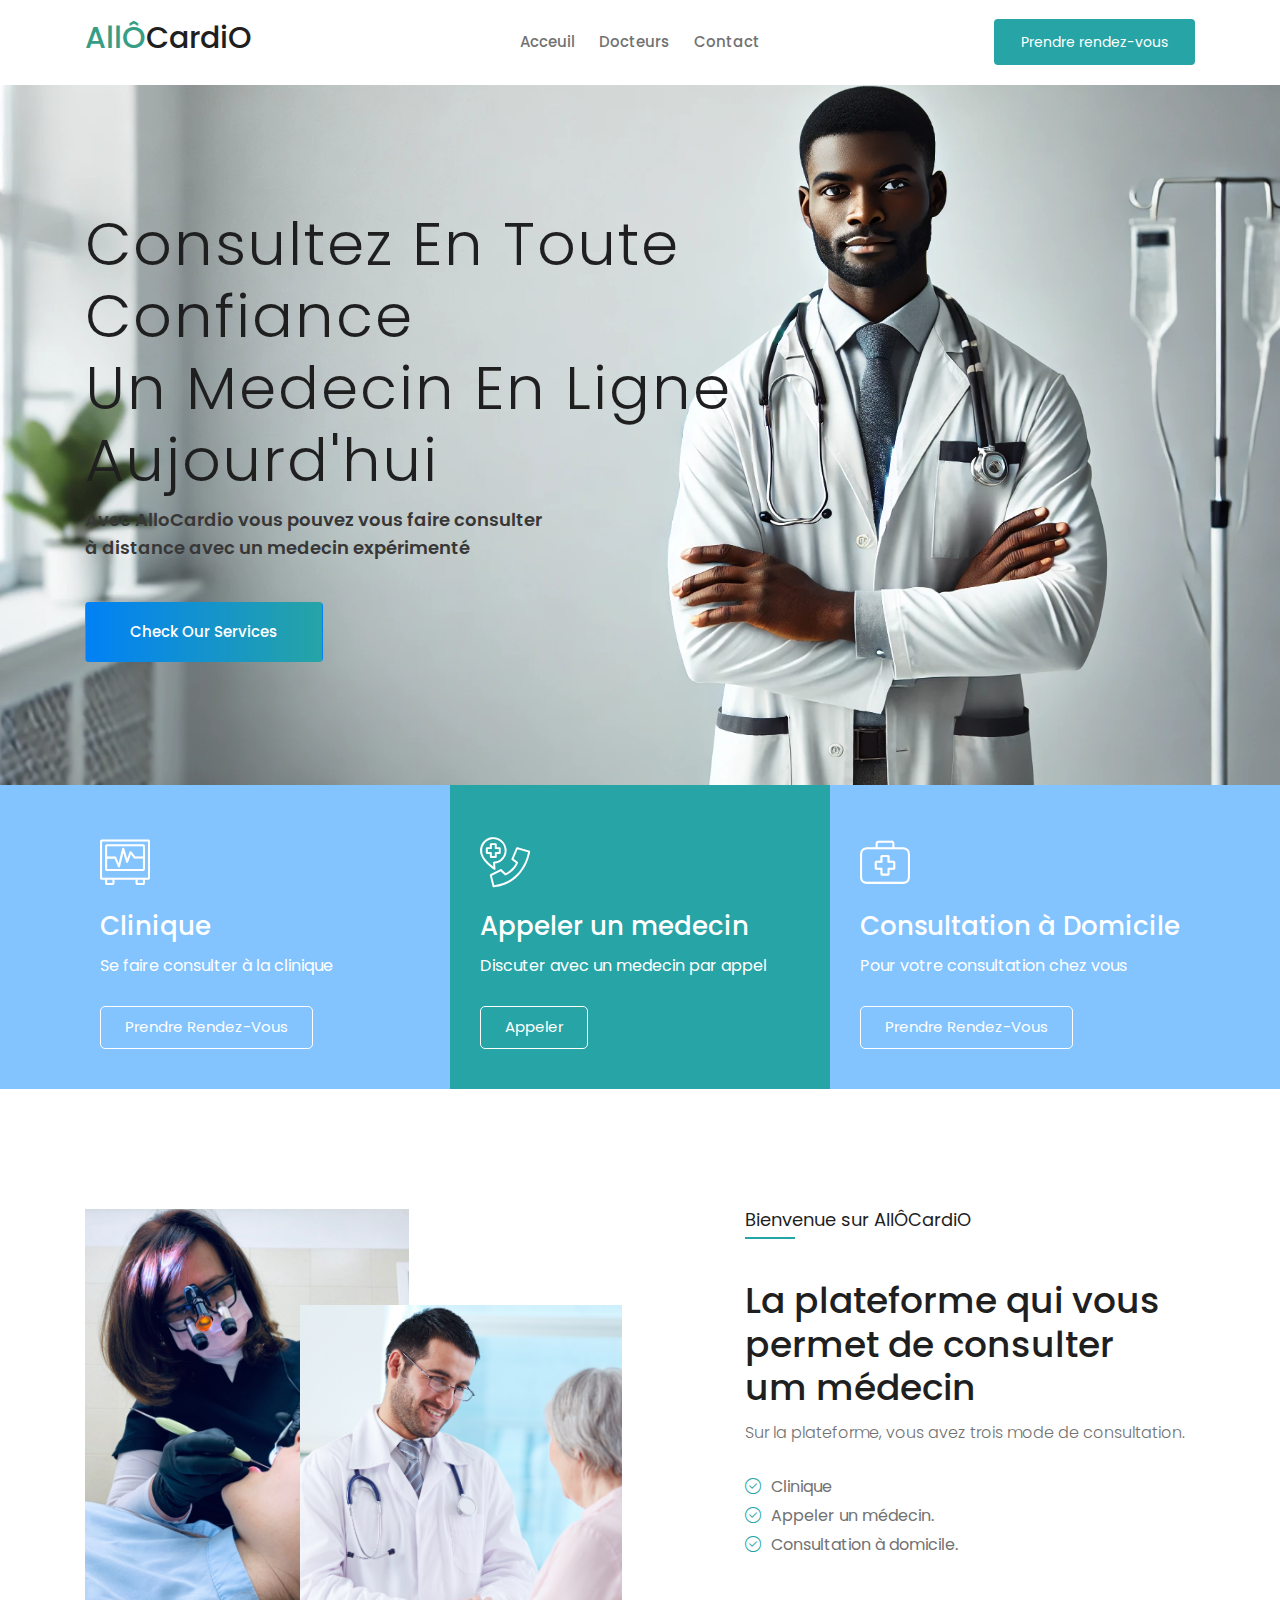
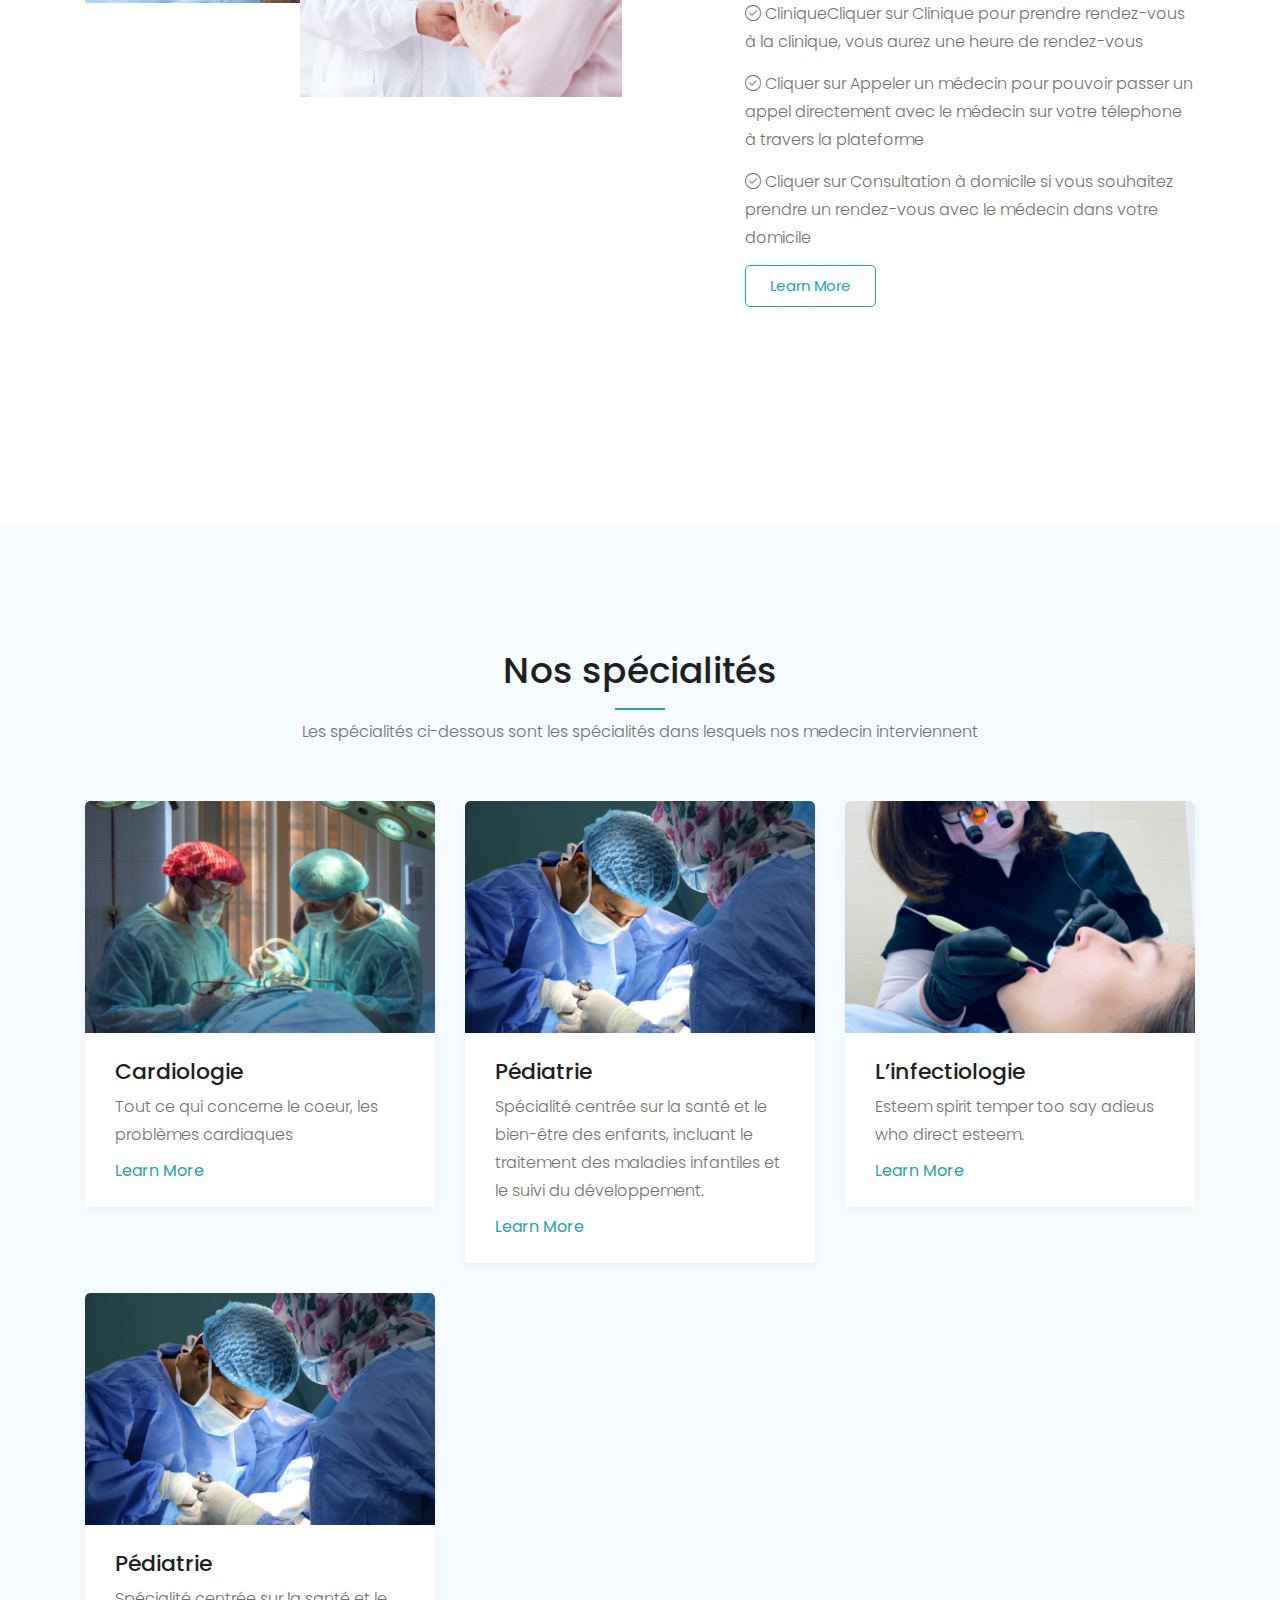
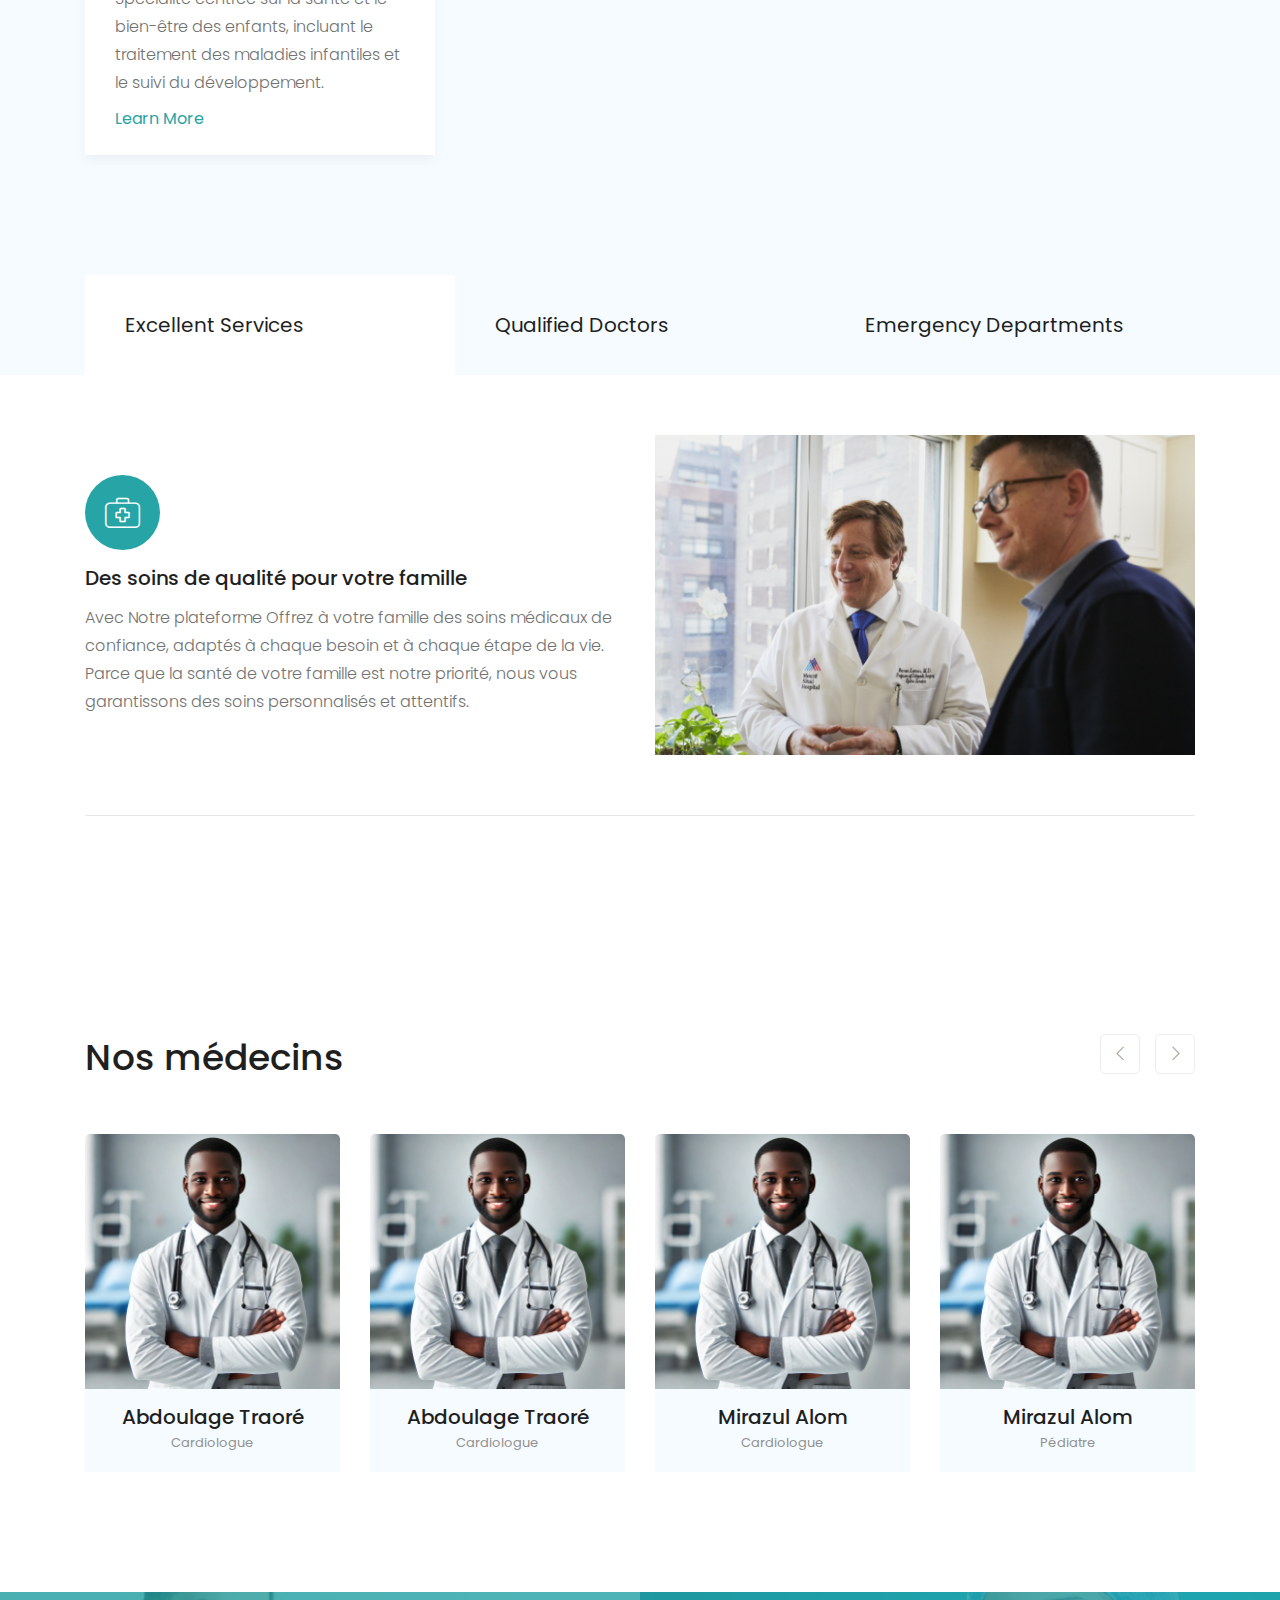
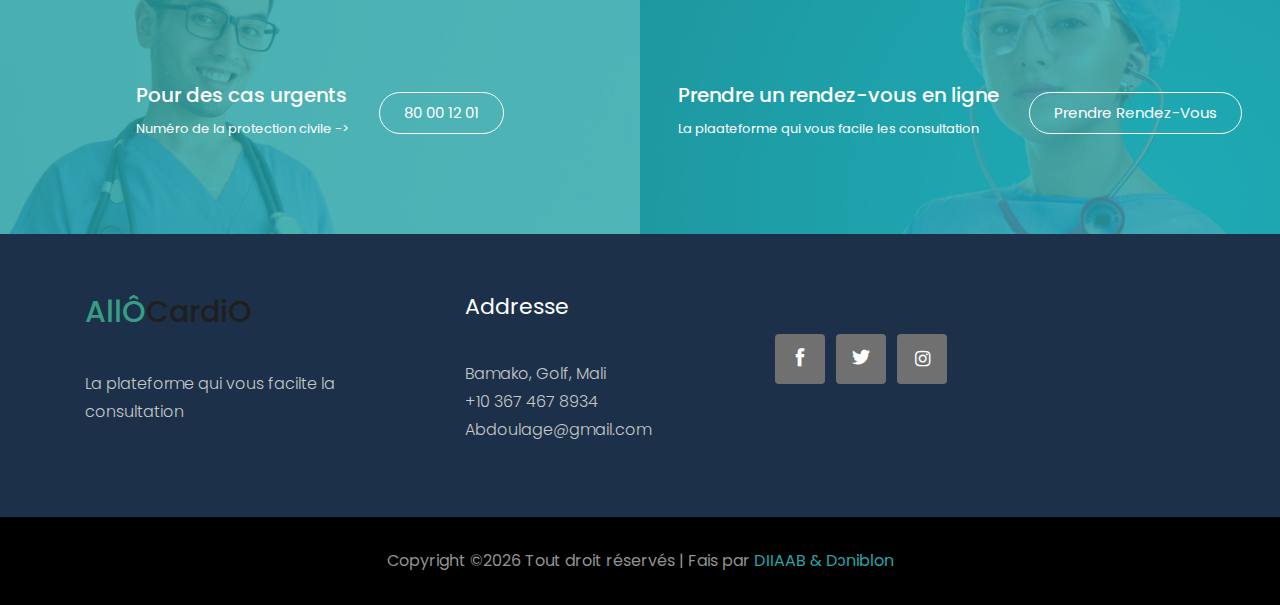
==== commit c17a288a: "blog" ====
--- a/index.html
+++ b/index.html
@@ -48,12 +48,12 @@
                                 <nav>
                                     <ul id="navigation">
                                         <li><a class="active" href="index.html">Acceuil</a></li>
-                                        <li><a href="#">blog <i class="ti-angle-down"></i></a>
+                                        <!-- <li><a href="#">blog <i class="ti-angle-down"></i></a>
                                             <ul class="submenu">
                                                 <li><a href="blog.html">blog</a></li>
                                                 <li><a href="single-blog.html">single-blog</a></li>
                                             </ul>
-                                        </li>
+                                        </li> -->
                                         <li><a href="Doctors.html">Docteurs</a></li>
                                         <li><a href="contact.html">Contact</a></li>
                                     </ul>
